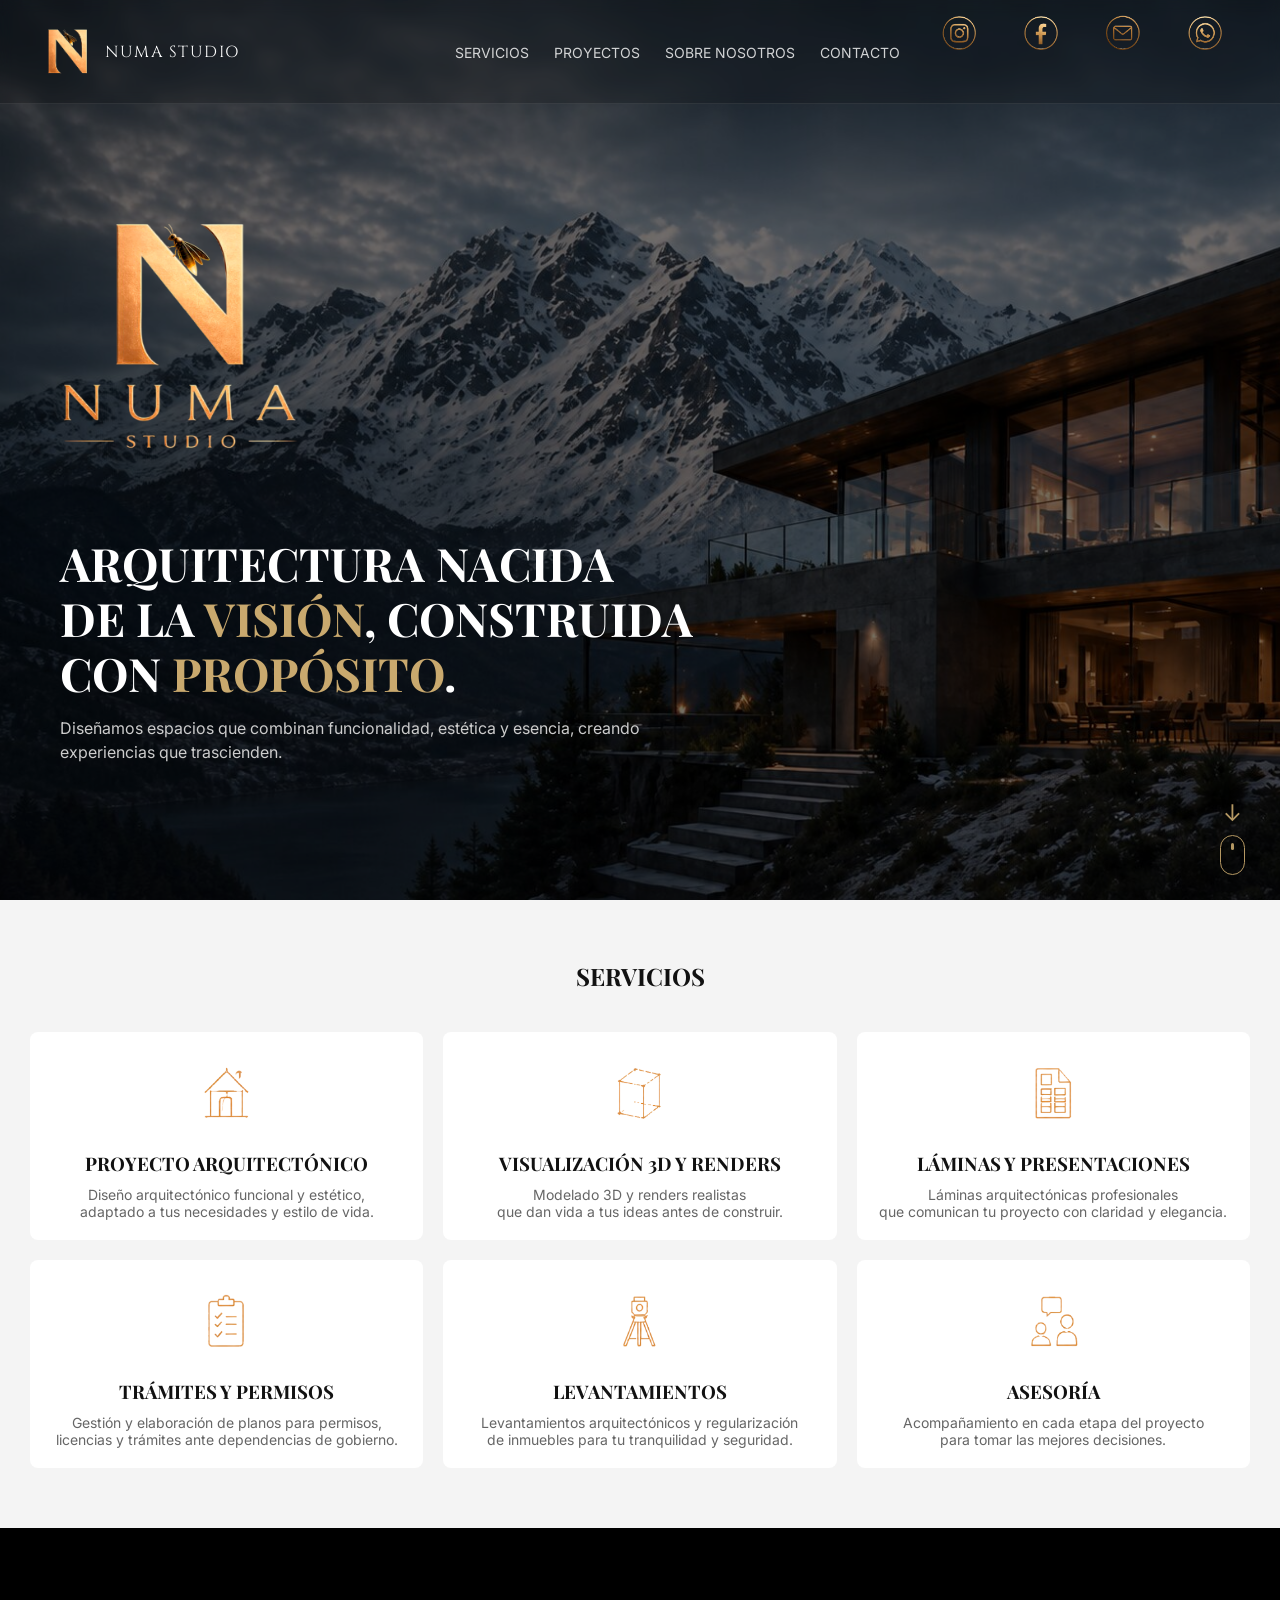
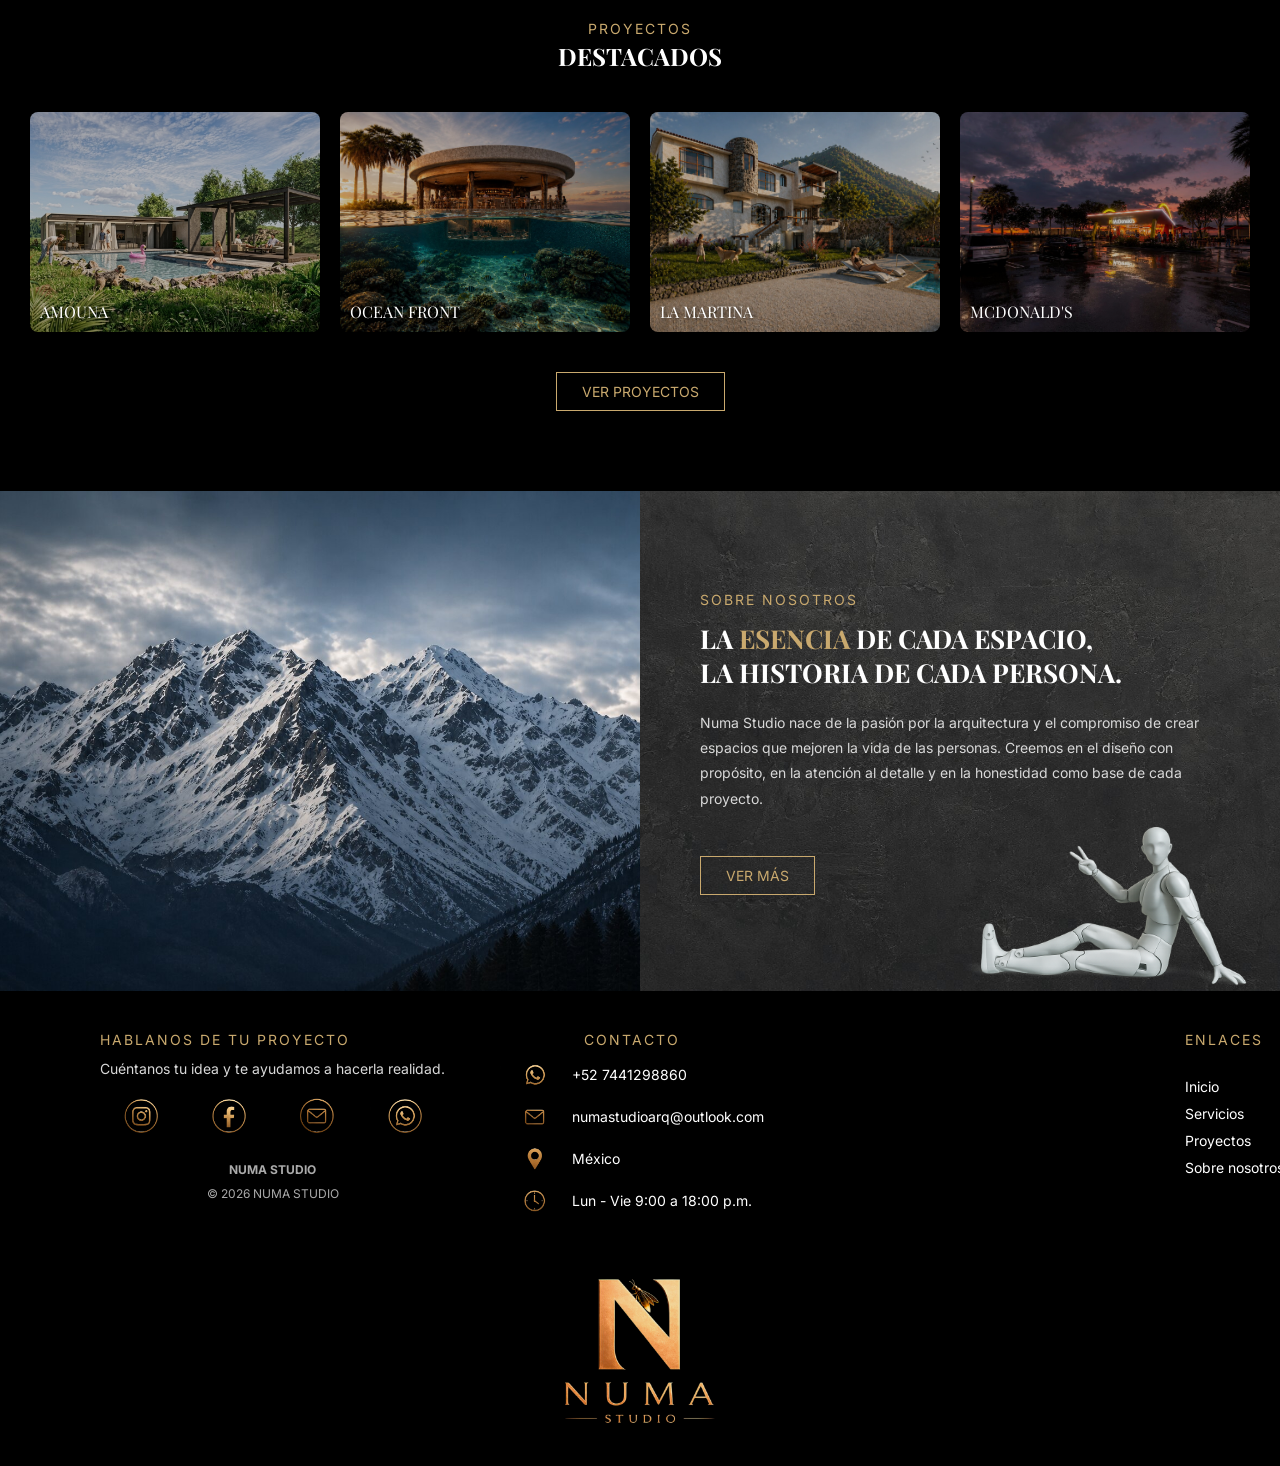
==== index.html @ 0325a4a2 "Resize logo dimensions in header" ====
<!DOCTYPE html>
<html lang="es">
<head>
<meta charset="UTF-8">
<meta name="viewport" content="width=device-width, initial-scale=1.0">
<title>NUMA STUDIO</title>
<link href="https://fonts.googleapis.com/css2?family=Cinzel:wght@400;500&family=Playfair+Display:wght@400;600&family=Inter:wght@300;400&display=swap" rel="stylesheet">

<style>
*{margin:0;padding:0;box-sizing:border-box;}
body{font-family:'Inter',sans-serif;background:#0f1a21;color:white;}

/* Botón VER PROYECTOS debajo de Proyectos Destacados */
.btn-proyectos-container {
  text-align: center;
  margin-top: 40px;
}
.btn-proyectos {
  border: 1px solid #c9a96e;
  padding: 10px 25px;
  color: #c9a96e;
  font-size: 14px;
  text-decoration: none;
  display: inline-block;
  transition: 0.3s;
}
.btn-proyectos:hover {
  background: #c9a96e;
  color: #0f1a21;
}

/* HEADER */
header {
  position: absolute;
  top: 0;
  left: 0;
  width: 100%;
  display: flex;
  justify-content: space-between;
  align-items: center;
  gap: 30px;
  padding: 24px 40px;
  z-index: 10;
  background: rgba(0,0,0,0.18);
  backdrop-filter: blur(6px);
  -webkit-backdrop-filter: blur(6px);
  border-bottom: 1px solid rgba(255,255,255,0.08);
}

header .logo {
  display: flex;
  align-items: center;
  flex-shrink: 0;
}

header .logo .logo-simbolo {
  width: 55px;
  height: 55px;
  object-fit: contain;
  flex-shrink: 0;
  margin: 0 10px 0 0;
}

  
header .logo img{
  height:40px;
  width:auto;
  margin-top:12px;
}

header .logo .logo-text {
  display: inline-block;
  font-family: 'Cinzel', serif;
  font-size: 16px;
  font-weight: 400;
  letter-spacing: 1.5px;
  line-height: 1;
  color: #fff;
  white-space: nowrap;
  margin: 0;
  padding: 0;
}
  

header nav {
  display: flex;
  align-items: center;
  justify-content: flex-end;
  gap: 25px;
  position: absolute;
  top: 50%;
  right: 380px;
  transform: translateY(-50%);
  margin-left: 0;
}

nav > a{
  color:white;
  font-size:14px;
  text-decoration:none;
  opacity:.8;
}
nav > a:hover{
  opacity:1;
  color:#c9a96e;
}
header .btn{
  border:1px solid #c9a96e;
  padding:8px 15px;
  color:#c9a96e;
  font-size:13px;
  text-decoration:none;
}
header .btn:hover{background:#c9a96e;color:#0f1a21;}

/* HERO */
.hero{
  min-height:100vh;
  display:flex;
  align-items:center;
  justify-content:flex-start;
  padding:0 60px;
  position:relative;
  background:url('./images/portada.jpg') center/cover no-repeat;
}
.hero::after{
  content:"";
  position:absolute;
  inset:0;
  background:rgba(0,0,0,0.55);
}
.hero-content {
  position: relative;
  z-index: 2;
  max-width: 650px;
  margin-top: 420px;
}
.hero-logo {
  position: absolute;
  top: 210px;
  left: 50px;
  width: 260px !important;
  z-index: 5;
}

.hero-social{
  display:flex;
  align-items:center;
  gap:12px;
  position:absolute;
  top:-2px;
  right:40px;
  z-index:10;
}

.hero-social a img{
  width:70px;
  height:70px;
  object-fit:contain;
  transition:0.3s;
}
.hero-social a img:hover{
  transform:scale(1.1);
  opacity:0.8;
}
@media(max-width:768px){
  .hero-logo { width: 200px !important; top: 0px; left: 0px; }
}


@media (max-width: 768px) {
  header {
    flex-direction: column;
    align-items: center;
    gap: 18px;
    padding: 20px 15px;
  }

  header nav {
    position: static;
    transform: none;
    margin: 0;
    width: 100%;
    flex-direction: column;
    align-items: center;
    gap: 14px;
  }
}

  
.hero h1{
  font-family:'Playfair Display';
  font-size:46px;
  line-height:1.2;
  margin-bottom:15px;
}
.hero h1 span{color:#c9a96e;}
.hero p{
  color:#ccc;
  font-size:16px;
  line-height:1.5;
  margin-bottom:20px;
}
.buttons a{
  margin-right:10px;
  border:1px solid #c9a96e;
  padding:10px 18px;
  color:#c9a96e;
  font-size:12px;
  text-decoration:none;
}
.buttons a:hover{ background:#c9a96e;color:#0f1a21;}

/* SERVICIOS */
.services{
  background:#f4f4f4;
  color:#111;
  padding:60px 30px;
  text-align:center;
}
.services h2{
  font-family:'Playfair Display';
  margin-bottom:40px;
  font-size:24px;
}
.grid-services{
  display:grid;
  grid-template-columns:repeat(3,1fr);
  gap:20px;
}
.card{
  background:white;
  padding:20px;
  border-radius:8px;
  text-align:center;
  transition:0.3s;
}
.card:hover{transform:translateY(-5px);box-shadow:0 5px 15px rgba(0,0,0,0.2);}
.card img{ width:85px; height:85px; object-fit:contain; margin-bottom:10px; }
.card h3{font-family:'Playfair Display';margin-bottom:10px;}
.card p{font-size:14px;color:#666;}

/* PROYECTOS DESTACADOS */
.projects{
  padding:80px 30px 80px 30px;
  background:#000000;
}
.projects h2{
  text-align:center;
  margin-bottom:40px;
  font-family:'Playfair Display';
  font-size:24px;
}
.grid-projects{
  display:grid;
  grid-template-columns:repeat(4,1fr);
  gap:20px;
}
.project{
  height:220px;
  background-size:cover;
  background-position:center;
  display:flex;
  align-items:end;
  justify-content:center;
  color:white;
  font-family:'Playfair Display';
  font-size:16px;
  padding:10px;
  background-color:rgba(0,0,0,0.25);
  background-blend-mode:darken;
  transition:0.3s;
  position:relative;
  overflow:hidden;
  border-radius:8px;
}
.project:hover{ transform:scale(1.05); box-shadow:0 10px 20px rgba(0,0,0,0.3); }
.project-title{
  position:absolute;
  bottom:10px;
  left:10px;
  font-family:'Playfair Display';
  font-size:16px;
  color:white;
  text-shadow:1px 1px 4px rgba(0,0,0,0.7);
}

/* SOBRE NOSOTROS */
.about{
  display:grid;
  grid-template-columns:1fr 1fr;
  min-height:500px;
  margin-top:0;
}
.about-img{
  overflow:hidden;
}
.about-img img{
  width:100%;
  height:100%;
  object-fit:cover;
  display:block;
}
.about-text{
  background: url('./images/fondo-gris.jpg') center center / cover no-repeat;
  padding:60px;
  color:#ffffff;
  display:flex;
  flex-direction:column;
  justify-content:center;
  position:relative;
}
.about .subtitle{
  color:#c9a96e;
  font-size:14px;
  letter-spacing:2px;
  margin-bottom:10px;
  font-family:'Inter',sans-serif;
  font-weight:400;
}
.about h2{
  font-family:'Playfair Display';
  font-size:26px;
  margin-bottom:20px;
  line-height:1.3;
}
.about h2 span{ color:#c9a96e; }
.about p{
  font-size:14px;
  color:#d8d8d8;
  margin-bottom:20px;
  line-height:1.8;
}
.about-text .firma img{
  width:220px;
  height:auto;
}

/* FOOTER */
footer{
  background:#000000;
  padding:40px;
  display:flex;
  justify-content:space-between;
  align-items:flex-start;
  flex-wrap:wrap;
  color:#aaa;
  font-size:12px;
}
footer .social{
  display:flex;
  align-items:center;
  gap:18px;
}
footer .social a img{
  width:70px;
  height:70px;
  object-fit:contain;
  transition:0.3s;
}
footer .social a img:hover{
  transform:scale(1.1);
  opacity:0.8;
}
footer .social a:hover{color:#c9a96e;}
footer .firma{ display:none; }
.contactos-extra{
  display:flex;
  flex-direction:column;
  align-items:center;
  gap:0px;
  margin:auto;
  transform:translateX(-230px);
}
.contactos-extra h3{
  color:#c9a96e;
  font-size:14px;
  letter-spacing:2px;
  font-family:'Inter',sans-serif;
  font-weight:400;
  margin-bottom:20px;
}
.contactos-extra img{
  width:70px;
  height:70px;
  object-fit:contain;
}
.contacto-item{
  display:flex;
  align-items:center;
  gap:2px;
  width:100%;
  margin-top:-28px;
  line-height:0.9;
}
.contacto-item img{
  width:70px;
  height:70px;
  object-fit:contain;
  flex-shrink:0;
}
.contacto-item span{
  color:#ffffff;
  font-size:14px;
  font-family:'Inter',sans-serif;
}

/* RESPONSIVE */
@media(max-width:768px){
  header{flex-direction:column;}
  nav{flex-direction:column;align-items:center;}
  .hero{padding:20px;text-align:center;}
  .hero h1{font-size:28px;}
  .about{grid-template-columns:1fr;}
  .about-text{padding:30px;}
  .grid-projects{grid-template-columns:1fr;}
  .project{height:180px;}
  .grid-services{grid-template-columns:1fr;}
}

.titulo-proyectos {
  color:#c9a96e;
  font-size:14px;
  letter-spacing:2px;
  font-family:'Inter',sans-serif;
  font-weight:400;
}
.social-container{
  display:flex;
  flex-direction:column;
  align-items:center;
  transform:translateX(60px);
}
.footer-texto{
  margin-top:10px;
  text-align:center;
  width:100%;
  display:flex;
  flex-direction:column;
  align-items:center;
  justify-content:center;
  line-height:1;
}
.footer-contacto-texto p{
  color:#d8d8d8;
  font-size:14px;
  font-family:'Inter',sans-serif;
  line-height:1.8;
}
.footer-contacto-texto h2{
  font-family:'Inter',sans-serif;
  font-size:14px;
  color:#c9a96e;
  margin-bottom:8px;
  letter-spacing:2px;
  font-weight:400;
}
.footer-logo{
  width:100%;
  display:flex;
  justify-content:center;
  margin-top:40px;
}
.footer-logo img{
  width:320px;
  max-width:100%;
  height:auto;
  opacity:0.95;
}
.enlaces-footer{
  display:flex;
  flex-direction:column;
  align-items:flex-start;
  gap:10px;
  align-self:flex-start;
  margin-top:0;
  transform:translateX(800px);
}
.enlaces-footer h3{
  color:#c9a96e;
  font-size:14px;
  letter-spacing:2px;
  font-family:'Inter',sans-serif;
  font-weight:400;
  margin-bottom:20px;
}
.enlaces-footer a{
  color:#ffffff;
  text-decoration:none;
  font-size:14px;
  font-family:'Inter',sans-serif;
  transition:0.3s;
}
.enlaces-footer a:hover{
  color:#c9a96e;
}
.muneco-about{
  position:absolute;
  right:20px;
  bottom:0;
  width:260px;
  height:auto;
  pointer-events:none;
}
.about-text{
  position: relative;
}
.muneco-about{
  position:absolute;
  right:20px;
  bottom:0;
  width:340px;
  height:auto;
  pointer-events:none;
}

/* Contorno del ratón */
.scroll-mouse {
  width: 25px;
  height: 40px;
  border: 1.5px solid currentColor;
  border-radius: 15px;

  display: flex;
  justify-content: center;
  padding-top: 7px;
}

/* Rueda interior */
.scroll-wheel {
  width: 3px;
  height: 7px;
  border-radius: 3px;
  background: currentColor;

  animation: wheelMove 1.5s ease-in-out infinite;
}

/* Flecha hacia abajo */
.scroll-arrow {
  font-size: 22px;
  line-height: 1;

  animation: arrowMove 1.5s ease-in-out infinite;
}

/* Animación suave del conjunto */
@keyframes scrollFloat {
  0%, 100% { transform: translateY(0); }
  50% { transform: translateY(5px); }
}

/* Movimiento de la rueda */
@keyframes wheelMove {
  0% {
    opacity: 0;
    transform: translateY(0);
  }
  30% { opacity: 1; }
  100% {
    opacity: 0;
    transform: translateY(10px);
  }
}

/* Movimiento de la flecha */
@keyframes arrowMove {
  0%, 100% {
    transform: translateY(0);
    opacity: 0.6;
  }
  50% {
    transform: translateY(4px);
    opacity: 1;
  }
}

/* Ajustes para teléfonos */
@media (max-width: 768px) {
  .scroll-indicator {
    right: 18px;
    bottom: 18px;
  }

  .scroll-mouse {
    width: 22px;
    height: 35px;
  }
}

/* Respetar la preferencia de movimiento reducido */
@media (prefers-reduced-motion: reduce) {
  .scroll-indicator,
  .scroll-wheel,
  .scroll-arrow {
    animation: none;
  }
}


/* =========================================
   ANIMACIÓN DE ENTRADA — NUMA STUDIO
   ========================================= */

/* 1. Menú completo: entra desde arriba */
html.intro-pending header {
  animation: numaDesdeArriba
    0.85s cubic-bezier(.22, .75, .25, 1) both;
  animation-delay: 0.08s;
}

/* 2. Logotipo principal: entra desde la izquierda */
html.intro-pending .hero-logo {
  animation: numaDesdeIzquierda
    0.85s cubic-bezier(.22, .75, .25, 1) both;
  animation-delay: 0.30s;
}

  
/* Iconos sociales: entran desde arriba con el menú */
html.intro-pending .hero-social {
  animation: numaDesdeArriba
    0.85s cubic-bezier(.22, .75, .25, 1) both;
  animation-delay: 0.08s;
}


/* 3. Eslogan: entra después del logotipo */
html.intro-pending .hero h1 {
  animation: numaDesdeIzquierda
    0.85s cubic-bezier(.22, .75, .25, 1) both;
  animation-delay: 0.50s;
}

/* 4. Texto descriptivo: entra después del eslogan */
html.intro-pending .hero p {
  animation: numaDesdeIzquierda
    0.85s cubic-bezier(.22, .75, .25, 1) both;
  animation-delay: 0.68s;
}

/* 5. Indicador del ratón: entra desde la derecha */
html.intro-pending .scroll-indicator {
  animation:
    numaDesdeDerecha 0.85s cubic-bezier(.22, .75, .25, 1) both,
    scrollFloat 2s ease-in-out 1.8s infinite;
  animation-delay: 0.85s, 1.8s;
}

/* Entrada desde arriba */
@keyframes numaDesdeArriba {
  from {
    opacity: 0;
    transform: translateY(-32px);
    filter: brightness(1.25);
  }

  65% {
    opacity: 1;
  }

  to {
    opacity: 1;
    transform: translateY(0);
    filter: brightness(1);
  }
}

/* Entrada desde la izquierda */
@keyframes numaDesdeIzquierda {
  from {
    opacity: 0;
    transform: translateX(-35px);
    filter: brightness(1.2);
  }

  65% {
    opacity: 1;
  }

  to {
    opacity: 1;
    transform: translateX(0);
    filter: brightness(1);
  }
}

/* Entrada desde la derecha */
@keyframes numaDesdeDerecha {
  from {
    opacity: 0;
    transform: translateX(30px);
  }

  to {
    opacity: 0.9;
    transform: translateX(0);
  }
}

/* Accesibilidad: respetar movimiento reducido */
@media (prefers-reduced-motion: reduce) {
  html.intro-pending header,
  html.intro-pending .hero-logo,
  html.intro-pending .hero h1,
  html.intro-pending .hero p,
  html.intro-pending .scroll-indicator {
    animation: none !important;
    opacity: 1;
    transform: none;
    filter: none;
  }
}

  
/* NAVEGACIÓN VERTICAL NUMA STUDIO */
.scroll-indicator {
  position: fixed;
  right: 30px;
  bottom: 25px;
  z-index: 9999;

  display: flex;
  flex-direction: column;
  align-items: center;
  gap: 7px;

  color: #c9a96e;
  opacity: 0.9;
  animation: scrollFloat 2s ease-in-out infinite;
}

.scroll-control {
  display: none;
  border: none;
  background: transparent;
  color: inherit;
  font-family: inherit;
  font-size: 23px;
  line-height: 1;
  padding: 3px 8px;
  cursor: pointer;
  transition: color 0.3s, transform 0.3s;
}

.scroll-control:hover {
  color: #ffffff;
  transform: scale(1.15);
}

.scroll-indicator.en-portada #scrollDown,
.scroll-indicator.en-medio #scrollUp,
.scroll-indicator.en-medio #scrollDown,
.scroll-indicator.al-final #scrollUp {
  display: block;
}

.scroll-mouse {
  width: 25px;
  height: 40px;
  border: 1.5px solid currentColor;
  border-radius: 15px;
  display: flex;
  justify-content: center;
  padding-top: 7px;
}

.scroll-wheel {
  width: 3px;
  height: 7px;
  border-radius: 3px;
  background: currentColor;
  animation: wheelMove 1.5s ease-in-out infinite;
}

@keyframes scrollFloat {
  0%, 100% { transform: translateY(0); }
  50% { transform: translateY(4px); }
}

@keyframes wheelMove {
  0% { opacity: 0; transform: translateY(0); }
  30% { opacity: 1; }
  100% { opacity: 0; transform: translateY(10px); }
}

@media (max-width: 768px) {
  .scroll-indicator {
    right: 18px;
    bottom: 18px;
  }
  .scroll-mouse {
    width: 22px;
    height: 35px;
  }
}

@media (prefers-reduced-motion: reduce) {
  .scroll-indicator,
  .scroll-wheel {
    animation: none;
  }
}


/* NAVEGACIÓN VERTICAL NUMA STUDIO */

.scroll-indicator {
  position: fixed;
  right: 30px;
  bottom: 25px;
  z-index: 9999;

  display: flex;
  flex-direction: column;
  align-items: center;
  gap: 7px;

  color: #c9a96e;
  opacity: 0.9;

  animation: scrollFloat 2s ease-in-out infinite;
}

.scroll-control {
  display: none;
  border: none;
  background: transparent;
  color: inherit;
  font-family: inherit;
  font-size: 23px;
  line-height: 1;
  padding: 3px 8px;
  cursor: pointer;
  transition: color 0.3s, transform 0.3s;
}

.scroll-control:hover {
  color: #ffffff;
  transform: scale(1.15);
}

/* Portada: solo flecha hacia abajo */
.scroll-indicator.en-portada #scrollDown {
  display: block;
}

/* Centro: ambas flechas */
.scroll-indicator.en-medio #scrollUp,
.scroll-indicator.en-medio #scrollDown {
  display: block;
}

/* Final: solo flecha hacia arriba */
.scroll-indicator.al-final #scrollUp {
  display: block;
}

/* Contorno del ratón */
.scroll-mouse {
  width: 25px;
  height: 40px;
  border: 1.5px solid currentColor;
  border-radius: 15px;
  display: flex;
  justify-content: center;
  padding-top: 7px;
}

/* Rueda animada */
.scroll-wheel {
  width: 3px;
  height: 7px;
  border-radius: 3px;
  background: currentColor;
  animation: wheelMove 1.5s ease-in-out infinite;
}

/* Movimiento del conjunto */
@keyframes scrollFloat {
  0%, 100% {
    transform: translateY(0);
  }
  50% {
    transform: translateY(4px);
  }
}

/* Movimiento de la rueda */
@keyframes wheelMove {
  0% {
    opacity: 0;
    transform: translateY(0);
  }
  30% {
    opacity: 1;
  }
  100% {
    opacity: 0;
    transform: translateY(10px);
  }
}

/* Teléfonos */
@media (max-width: 768px) {
  .scroll-indicator {
    right: 18px;
    bottom: 18px;
  }

  .scroll-mouse {
    width: 22px;
    height: 35px;
  }
}

/* Accesibilidad */
@media (prefers-reduced-motion: reduce) {
  .scroll-indicator,
  .scroll-wheel {
    animation: none;
  }
}


/* VISIBILIDAD DEL RATÓN DE NAVEGACIÓN */
#scrollIndicator {
  position: fixed;
  right: 30px;
  bottom: 25px;
  z-index: 99999;
  visibility: visible;
  pointer-events: auto;
}

#scrollIndicator .scroll-mouse {
  flex-shrink: 0;
}

#scrollIndicator .scroll-control {
  color: #c9a96e;
}

#scrollIndicator .scroll-control:hover {
  color: #ffffff;
}

@media (max-width: 768px) {
  #scrollIndicator {
    right: 18px;
    bottom: 18px;
  }
}

  
</style>

<!-- Favicon NUMA STUDIO -->
<link rel="icon" type="image/x-icon" href="./images/favicon.ico">
<link rel="icon" type="image/png" sizes="32x32" href="./images/favicon-32x32.png">
<link rel="icon" type="image/png" sizes="16x16" href="./images/favicon-16x16.png">
<link rel="apple-touch-icon" sizes="180x180" href="./images/apple-touch-icon.png">
<link rel="manifest" href="./images/site.webmanifest">



<script>
(function () {
  try {
    const esPaginaInicio =
      window.location.pathname.endsWith("/") ||
      window.location.pathname.endsWith("/index.html");

    if (!esPaginaInicio) return;

    const clave = "numaIntroVisto";
    const navegacion = performance.getEntriesByType("navigation")[0];

    /* Repetir la animación al recargar la página */
    if (
      navegacion &&
      navegacion.type === "reload"
    ) {
      sessionStorage.removeItem(clave);
    }

    /* Animar solo si todavía no se reprodujo */
    if (!sessionStorage.getItem(clave)) {
      document.documentElement.classList.add("intro-pending");
      sessionStorage.setItem(clave, "1");
    }
  } catch (error) {
    /* La página seguirá funcionando aunque
       el navegador bloquee sessionStorage. */
  }
})();
</script>


  
</head>
<body>

<header>
 
<div class="logo">
  <img src="./images/logo-simbolo.png" alt="" class="logo-simbolo">
  <span class="logo-text">NUMA STUDIO</span>
</div>

 <nav>
  <a href="#servicios">SERVICIOS</a>
  <a href="#proyectos">PROYECTOS</a>
  <a href="#sobre-nosotros">SOBRE NOSOTROS</a>
  <a href="#contacto">CONTACTO</a>
</nav>
</header>


<!-- RATÓN DE NAVEGACIÓN NUMA STUDIO -->
<div class="scroll-indicator en-portada" id="scrollIndicator">

  <button
    class="scroll-control"
    id="scrollUp"
    type="button"
    aria-label="Subir al inicio"
    title="Subir">
    ↑
  </button>

  <button
    class="scroll-control"
    id="scrollDown"
    type="button"
    aria-label="Bajar por la página"
    title="Bajar">
    ↓
  </button>

  <div class="scroll-mouse" aria-hidden="true">
    <div class="scroll-wheel"></div>
  </div>

</div>

<section class="hero">
  <img src="./images/logo.png" class="hero-logo" alt="logo">
  <div class="hero-social">

  <a href="https://www.instagram.com/numastudioarq/" target="_blank">
    <img src="./images/instagram.png" alt="Instagram">
  </a>

  <a href="https://www.facebook.com/numastudioarq/" target="_blank">
    <img src="./images/facebook.png" alt="Facebook">
  </a>

  <a href="mailto:numastudioarq@outlook.com">
    <img src="./images/correo.png" alt="Correo">
  </a>

  <a href="https://wa.me/527441298860" target="_blank">
    <img src="./images/whatsapp.png" alt="WhatsApp">
  </a>

</div>
<div class="hero-content">
    <h1>ARQUITECTURA NACIDA<br>DE LA <span>VISIÓN</span>, CONSTRUIDA<br>CON <span>PROPÓSITO</span>.</h1>
    <p>Diseñamos espacios que combinan funcionalidad, estética y esencia, creando experiencias que trascienden.</p>
</div>
</section>

<section id="servicios" class="services">
  <h2>SERVICIOS</h2>
  <div class="grid-services">
    <div class="card">
      <img src="./images/proyecto-arquitectónico.png" alt="Proyecto Arquitectónico" class="icon">
      <h3>PROYECTO ARQUITECTÓNICO</h3>
      <p>Diseño arquitectónico funcional y estético,<br>adaptado a tus necesidades y estilo de vida.</p>
    </div>

    <div class="card">
      <img src="./images/visualización-3d-y-renders.png" alt="Visualización 3D y Renders" class="icon">
      <h3>VISUALIZACIÓN 3D Y RENDERS</h3>
      <p>Modelado 3D y renders realistas<br>que dan vida a tus ideas antes de construir.</p>
    </div>

    <div class="card">
      <img src="./images/láminas-y-presentaciones.png" alt="Láminas y Presentaciones" class="icon">
      <h3>LÁMINAS Y PRESENTACIONES</h3>
      <p>Láminas arquitectónicas profesionales<br>que comunican tu proyecto con claridad y elegancia.</p>
    </div>

    <div class="card">
      <img src="./images/tramites-y-permisos.png" alt="Trámites y Permisos" class="icon">
      <h3>TRÁMITES Y PERMISOS</h3>
      <p>Gestión y elaboración de planos para permisos,<br>licencias y trámites ante dependencias de gobierno.</p>
    </div>

    <div class="card">
      <img src="./images/levantamientos.png" alt="Levantamientos" class="icon">
      <h3>LEVANTAMIENTOS</h3>
      <p>Levantamientos arquitectónicos y regularización<br>de inmuebles para tu tranquilidad y seguridad.</p>
    </div>

    <div class="card">
      <img src="./images/asesoría.png" alt="Asesoría" class="icon">
      <h3>ASESORÍA</h3>
      <p>Acompañamiento en cada etapa del proyecto<br>para tomar las mejores decisiones.</p>
    </div>
  </div>
</section>

<section id="proyectos" class="projects">
  <h2>
    <span class="titulo-proyectos">PROYECTOS</span><br>
    DESTACADOS
  </h2>

  <div class="grid-projects">

  <div class="project" style="background-image:url('./images/amouna.jpg')">
    <div class="project-title">AMOUNA</div>
  </div>

  <div class="project" style="background-image:url('./images/ocean-front-7.jpg')">
    <div class="project-title">OCEAN FRONT</div>
  </div>

  <div class="project" style="background-image:url('./images/la-martina.jpg')">
    <div class="project-title">LA MARTINA</div>
  </div>

  <div class="project" style="background-image:url('./images/mcdonald\'s-00.jpg')">
    <div class="project-title">MCDONALD'S</div>
  </div>

</div>

<div class="btn-proyectos-container">
  <a href="proyectos.html" class="btn-proyectos">VER PROYECTOS</a>
</div>
</section>

<section id="sobre-nosotros" class="about">
  <div class="about-img">
    <img src="./images/montana.jpg" alt="Montaña">
  </div>

  <div class="about-text">
    <p class="subtitle">SOBRE NOSOTROS</p>

    <h2>
      LA <span>ESENCIA</span> DE CADA ESPACIO,<br>
      LA HISTORIA DE CADA PERSONA.
    </h2>

    <p>
      Numa Studio nace de la pasión por la arquitectura y el compromiso de crear espacios que mejoren la vida de las personas. Creemos en el diseño con propósito, en la atención al detalle y en la honestidad como base de cada proyecto.
    </p>

   
    <div class="btn-proyectos-container" style="text-align:left; margin-top:25px;">
      <a href="sobre-nosotros.html" class="btn-proyectos">VER MÁS</a>
    </div>
    <img src="./images/muneco1.png" class="muneco-about" alt="Muñeco">
  </div>
</section>

<footer id="contacto">
  <div class="social-container">
    <div class="footer-contacto-texto">
      <h2>HABLANOS DE TU PROYECTO</h2>
      <p>Cuéntanos tu idea y te ayudamos a hacerla realidad.</p>
    </div>
    <div class="social">
      <a href="https://www.instagram.com/numastudioarq/" target="_blank">
        <img src="./images/instagram.png" alt="Instagram">
      </a>

      <a href="https://www.facebook.com/numastudioarq/" target="_blank">
        <img src="./images/facebook.png" alt="Facebook">
      </a>

      <a href="mailto:numastudioarq@outlook.com">
        <img src="./images/correo.png" alt="Correo">
      </a>

      <a href="https://wa.me/527441298860" target="_blank">
        <img src="./images/whatsapp.png" alt="WhatsApp">
      </a>
    </div>

    <div class="footer-texto">
      <strong>NUMA STUDIO</strong><br>
      © 2026 NUMA STUDIO
    </div>
  </div>

  <div class="enlaces-footer">
    <h3>ENLACES</h3>
    <a href="#">Inicio</a>
    <a href="#servicios">Servicios</a>
    <a href="#proyectos">Proyectos</a>
    <a href="#sobre-nosotros">Sobre nosotros</a>
  </div>

  <div class="contactos-extra">
    <h3>CONTACTO</h3>
    <div class="contacto-item">
      <img src="./images/icono-whatsapp.png" alt="WhatsApp">
      <span>+52 7441298860</span>
    </div>

    <div class="contacto-item">
      <img src="./images/icono-correo.png" alt="Correo">
      <span>numastudioarq@outlook.com</span>
    </div>

    <div class="contacto-item">
      <img src="./images/icono-ubicación.png" alt="Ubicación">
      <span>México</span>
    </div>

    <div class="contacto-item">
      <img src="./images/icono-reloj.png" alt="Horario">
      <span>Lun - Vie 9:00 a 18:00 p.m.</span>
    </div>
  </div>

  <div class="footer-logo">
    <img src="./images/logo-contactos.png" alt="NUMA STUDIO">
  </div>
</footer>

<script>
  
  if (!indicator) return;

  function updateScrollIndicator() {
    const hasScrolled = window.scrollY > 100;

    indicator.style.opacity = hasScrolled ? "0" : "0.9";
    indicator.style.visibility = hasScrolled ? "hidden" : "visible";
    indicator.style.pointerEvents = hasScrolled ? "none" : "auto";
  }

  window.addEventListener("scroll", updateScrollIndicator, {
    passive: true
  });

  updateScrollIndicator();
});
</script>



<script>
(function () {
  function iniciarIndicador() {
    const indicador =
      document.getElementById("scrollIndicator");

    const subir =
      document.getElementById("scrollUp");

    const bajar =
      document.getElementById("scrollDown");

    if (!indicador || !subir || !bajar) return;

    function actualizarIndicador() {
      const posicion = window.scrollY;

      const alturaDocumento =
        document.documentElement.scrollHeight;

      const alturaVentana = window.innerHeight;

      const distanciaFinal =
        alturaDocumento - alturaVentana - posicion;

      indicador.classList.remove(
        "en-portada",
        "en-medio",
        "al-final"
      );

      if (posicion <= 30) {
        indicador.classList.add("en-portada");
      } else if (distanciaFinal <= 30) {
        indicador.classList.add("al-final");
      } else {
        indicador.classList.add("en-medio");
      }
    }

    /* Flecha hacia arriba */
    subir.addEventListener("click", function () {
      window.scrollTo({
        top: 0,
        behavior: "smooth"
      });
    });

    /* Flecha hacia abajo */
    bajar.addEventListener("click", function () {
      window.scrollTo({
        top: document.documentElement.scrollHeight,
        behavior: "smooth"
      });
    });

    window.addEventListener(
      "scroll",
      actualizarIndicador,
      { passive: true }
    );

    window.addEventListener(
      "resize",
      actualizarIndicador
    );

    actualizarIndicador();
  }

  if (document.readyState === "loading") {
    document.addEventListener(
      "DOMContentLoaded",
      iniciarIndicador
    );
  } else {
    iniciarIndicador();
  }
})();
</script>

  
</body> 
</html>
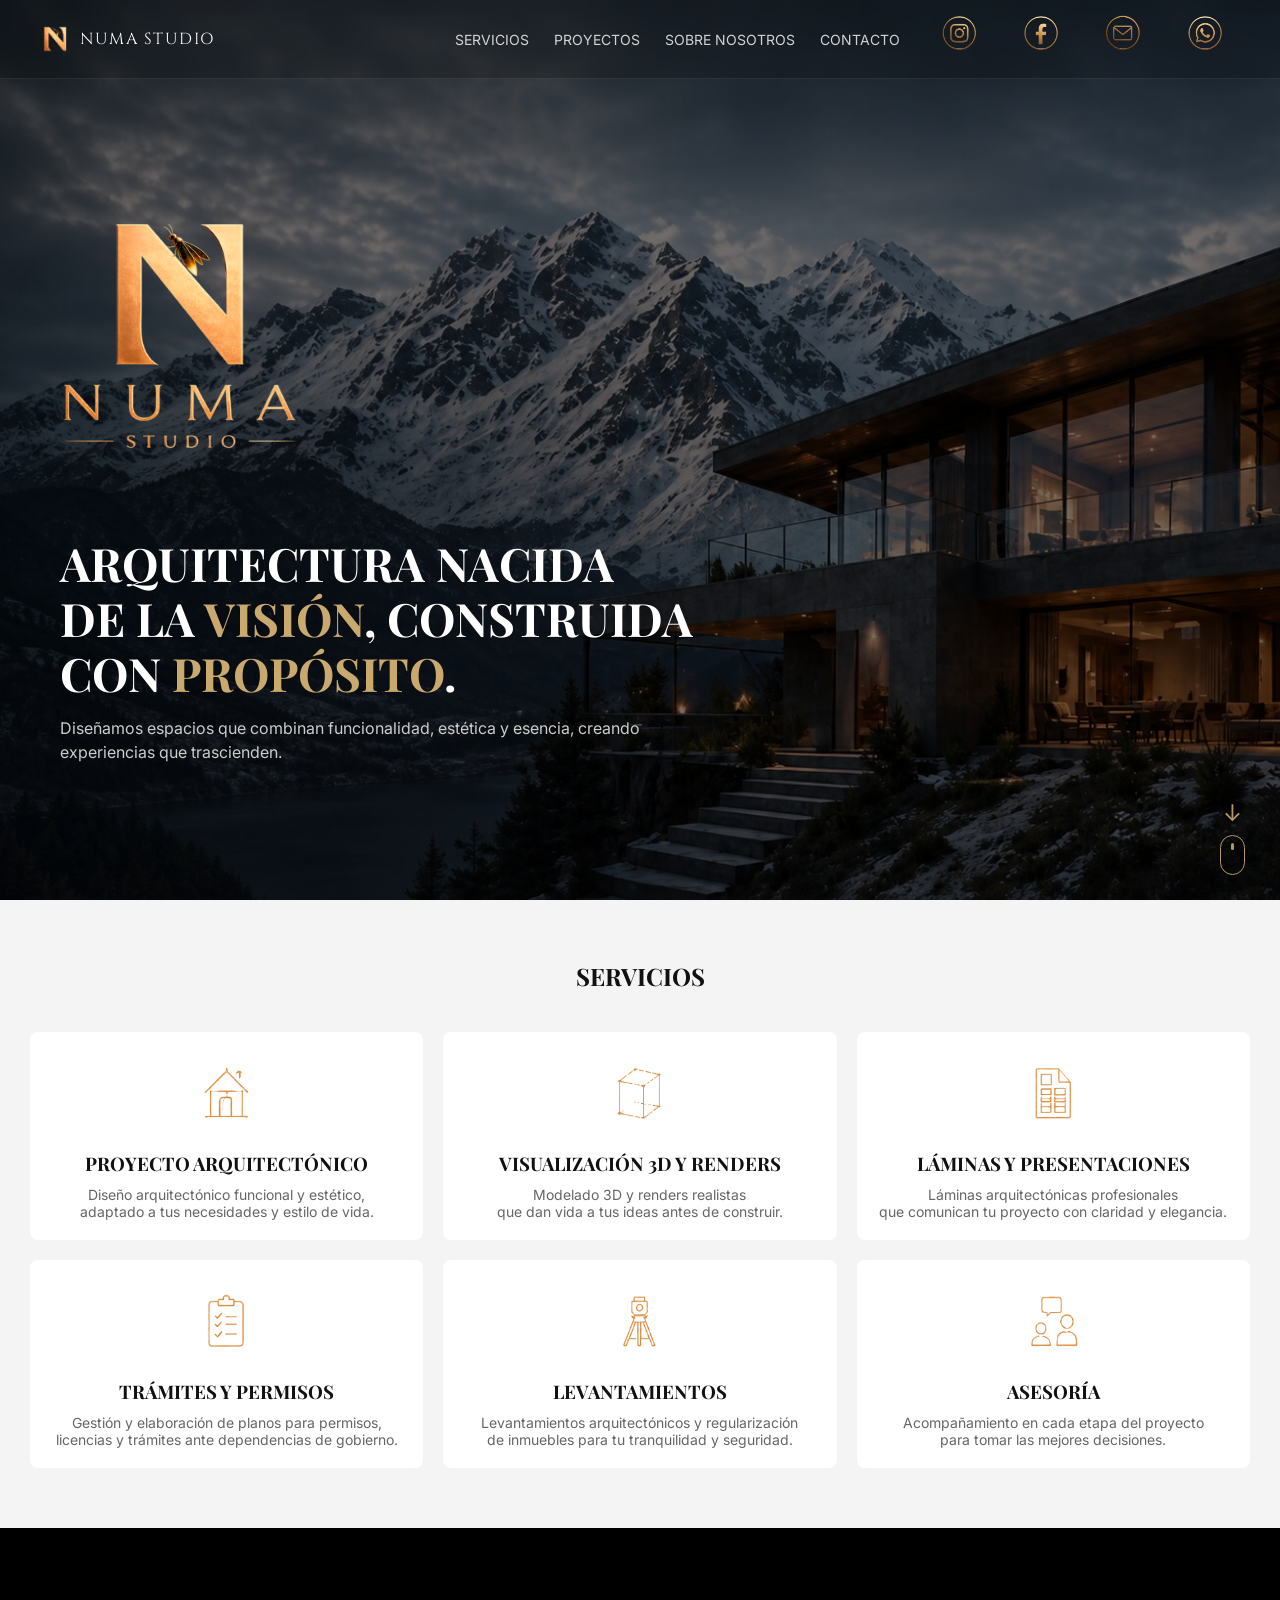
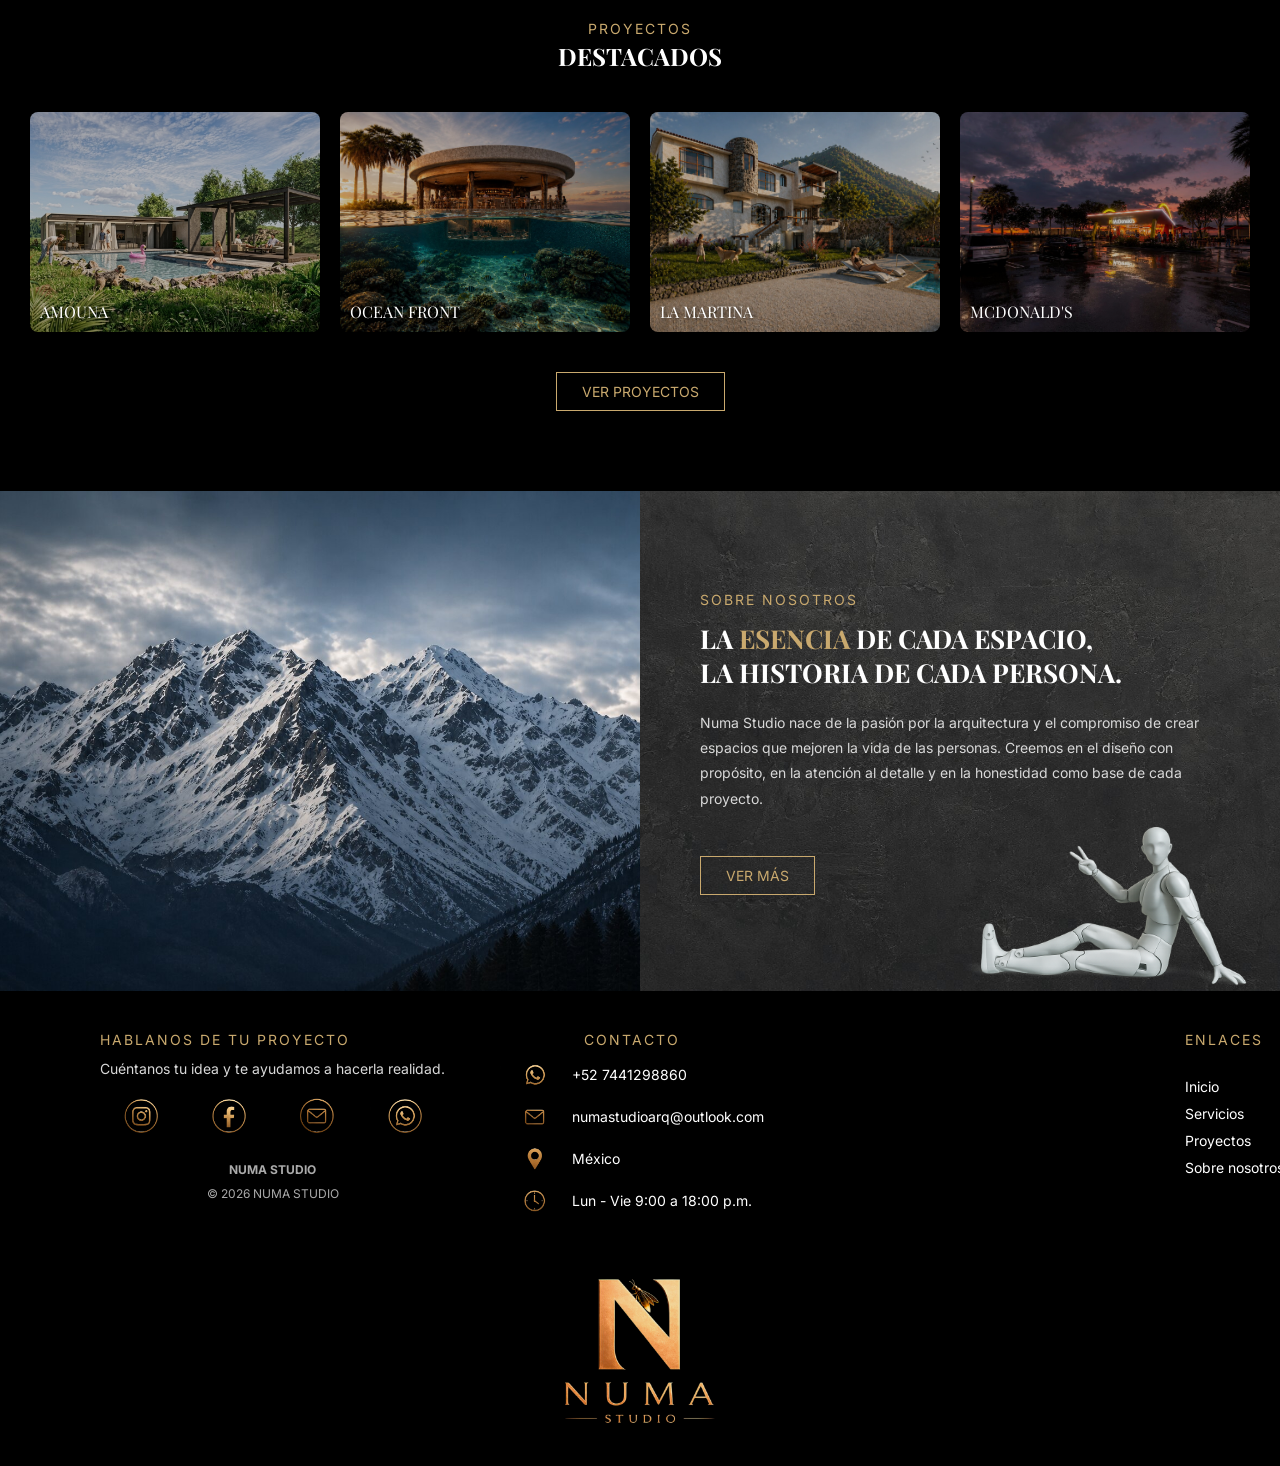
==== commit 57dfc2c0: "Resize logo dimensions in header" ====
--- a/index.html
+++ b/index.html
@@ -54,8 +54,8 @@
 }
 
 header .logo .logo-simbolo {
-  width: 55px;
-  height: 55px;
+  width: 30px;
+  height: 30px;
   object-fit: contain;
   flex-shrink: 0;
   margin: 0 10px 0 0;
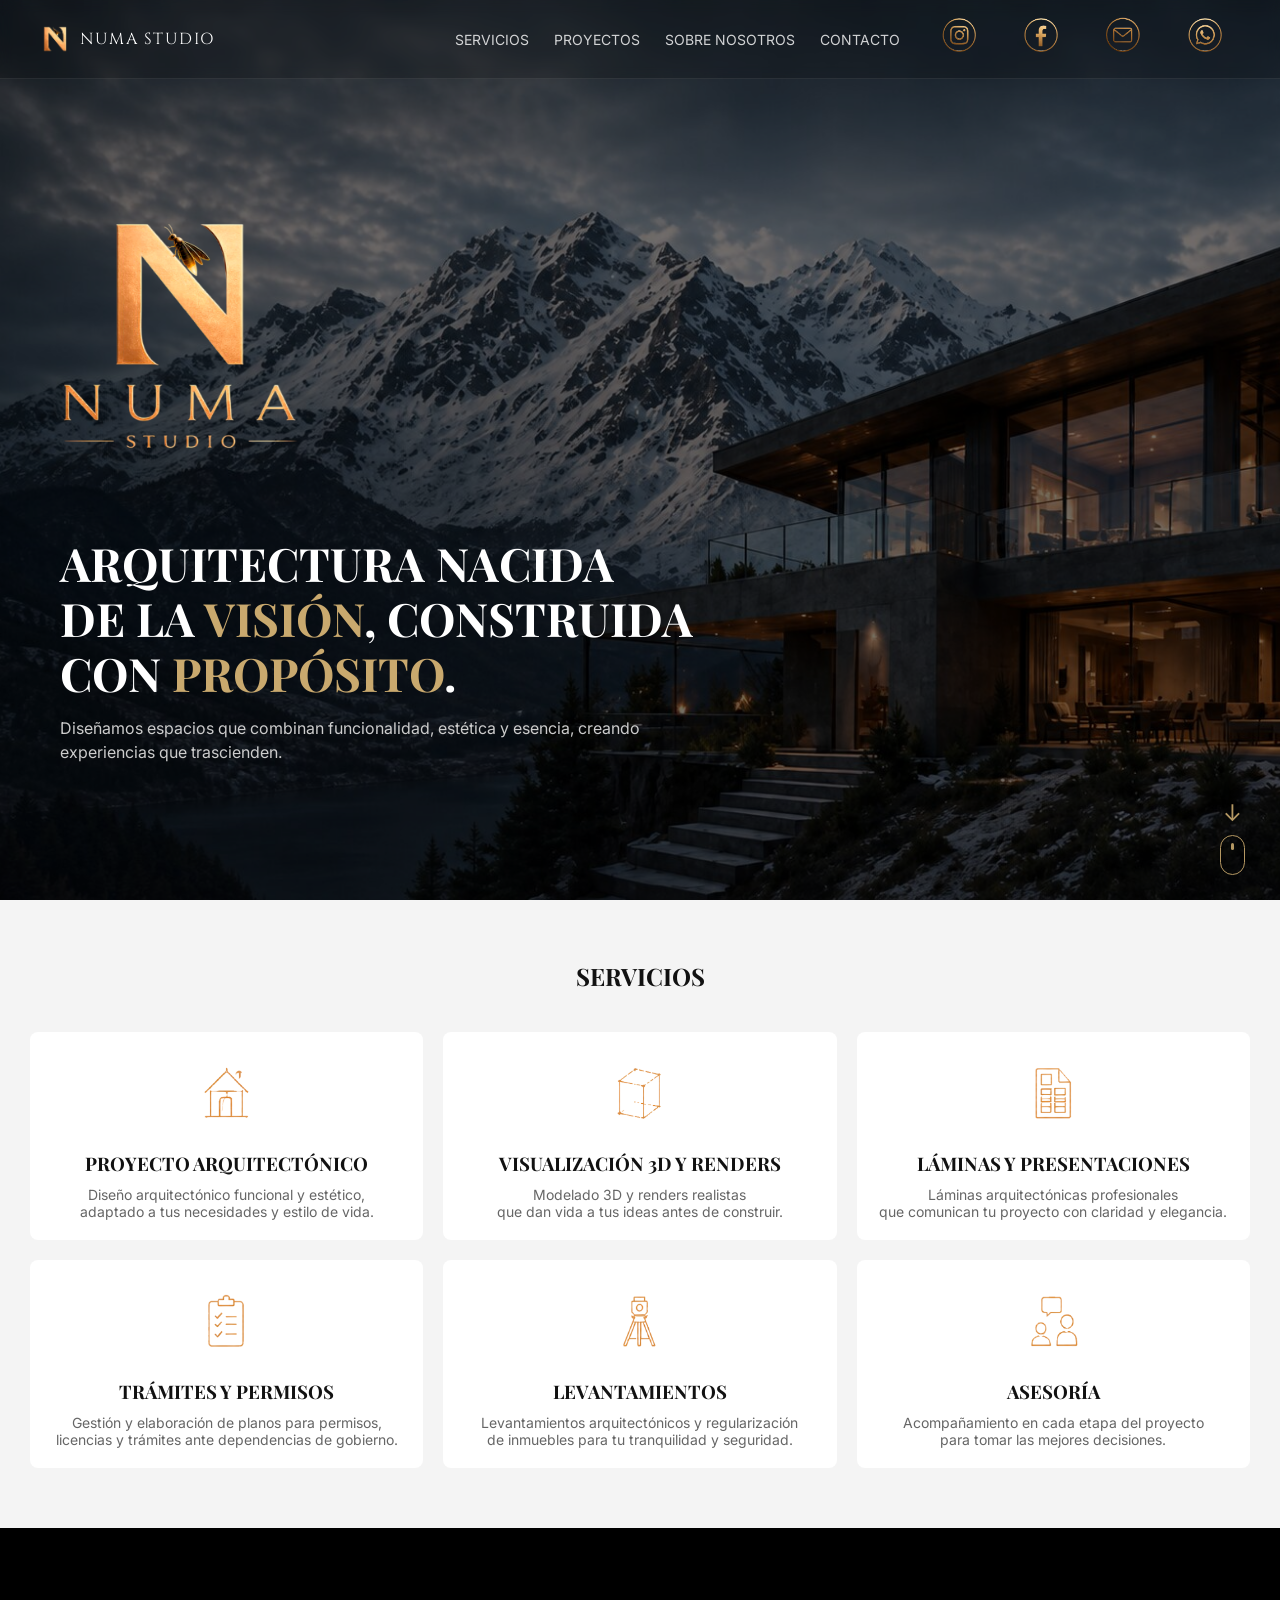
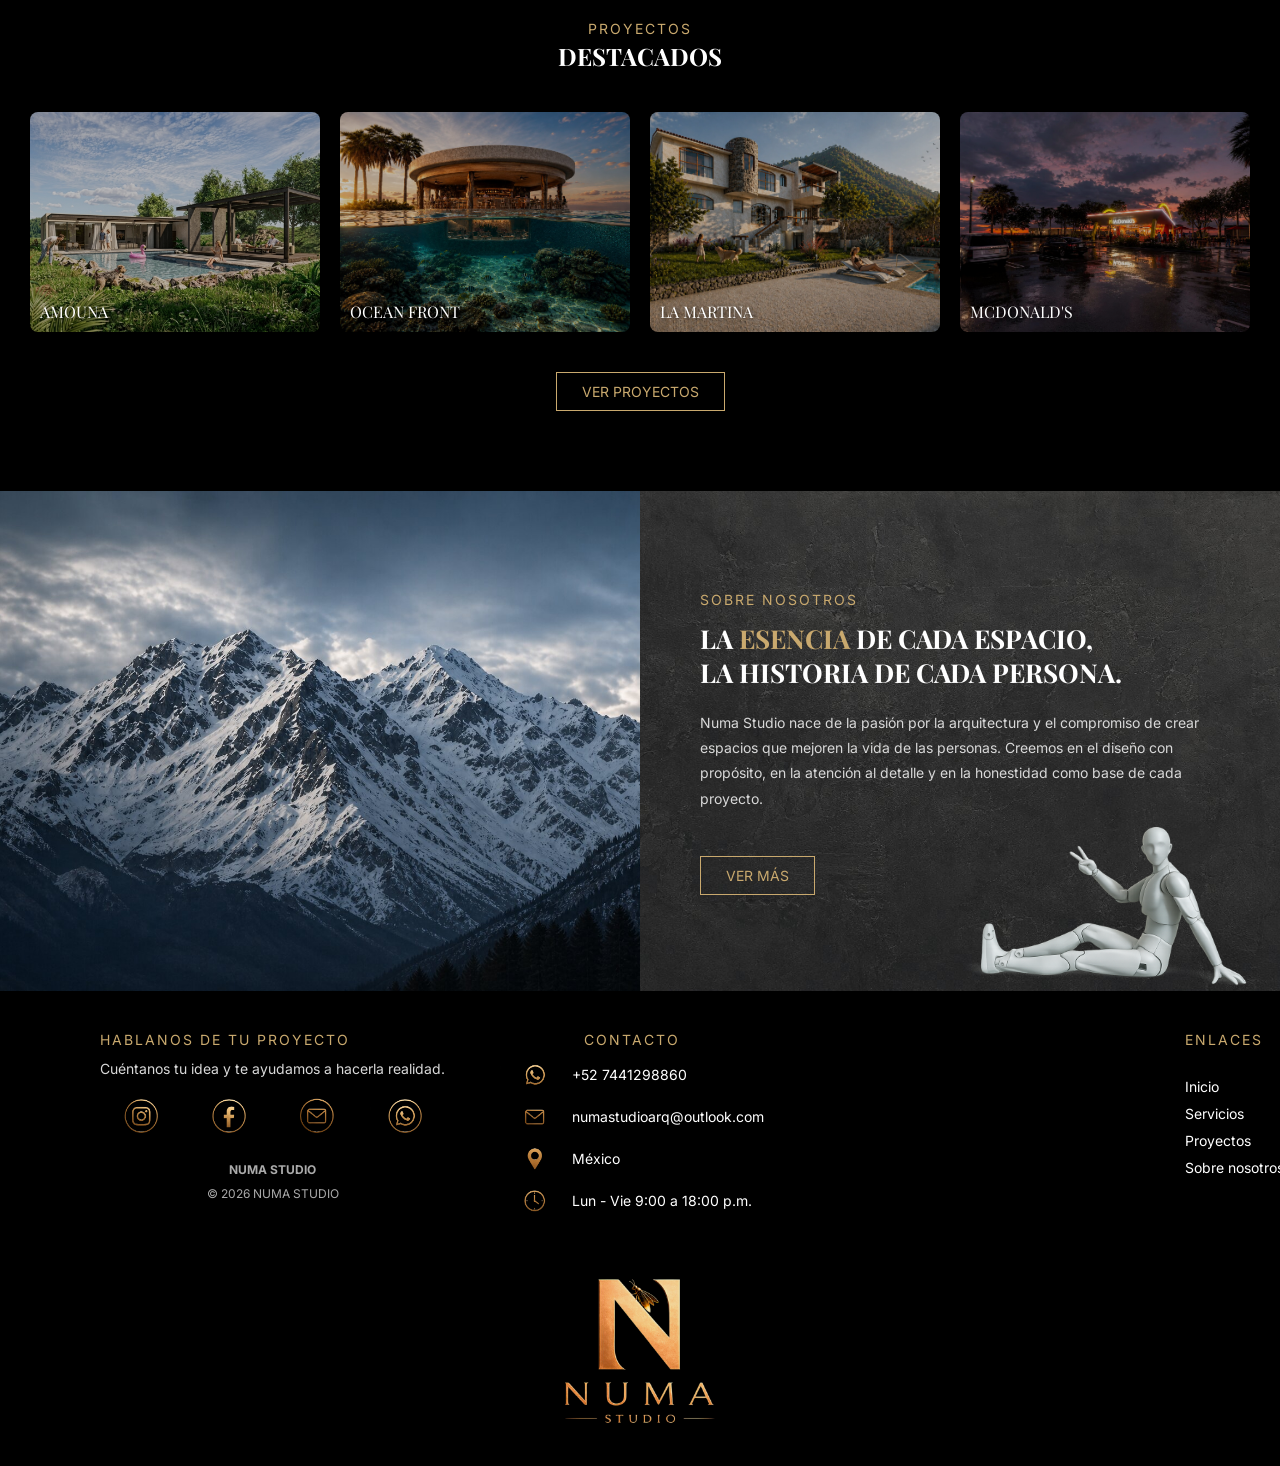
==== commit 0c95dc0f: "Adjust top position of flex container to 0px" ====
--- a/index.html
+++ b/index.html
@@ -148,7 +148,7 @@
   align-items:center;
   gap:12px;
   position:absolute;
-  top:-2px;
+  top:0px;
   right:40px;
   z-index:10;
 }
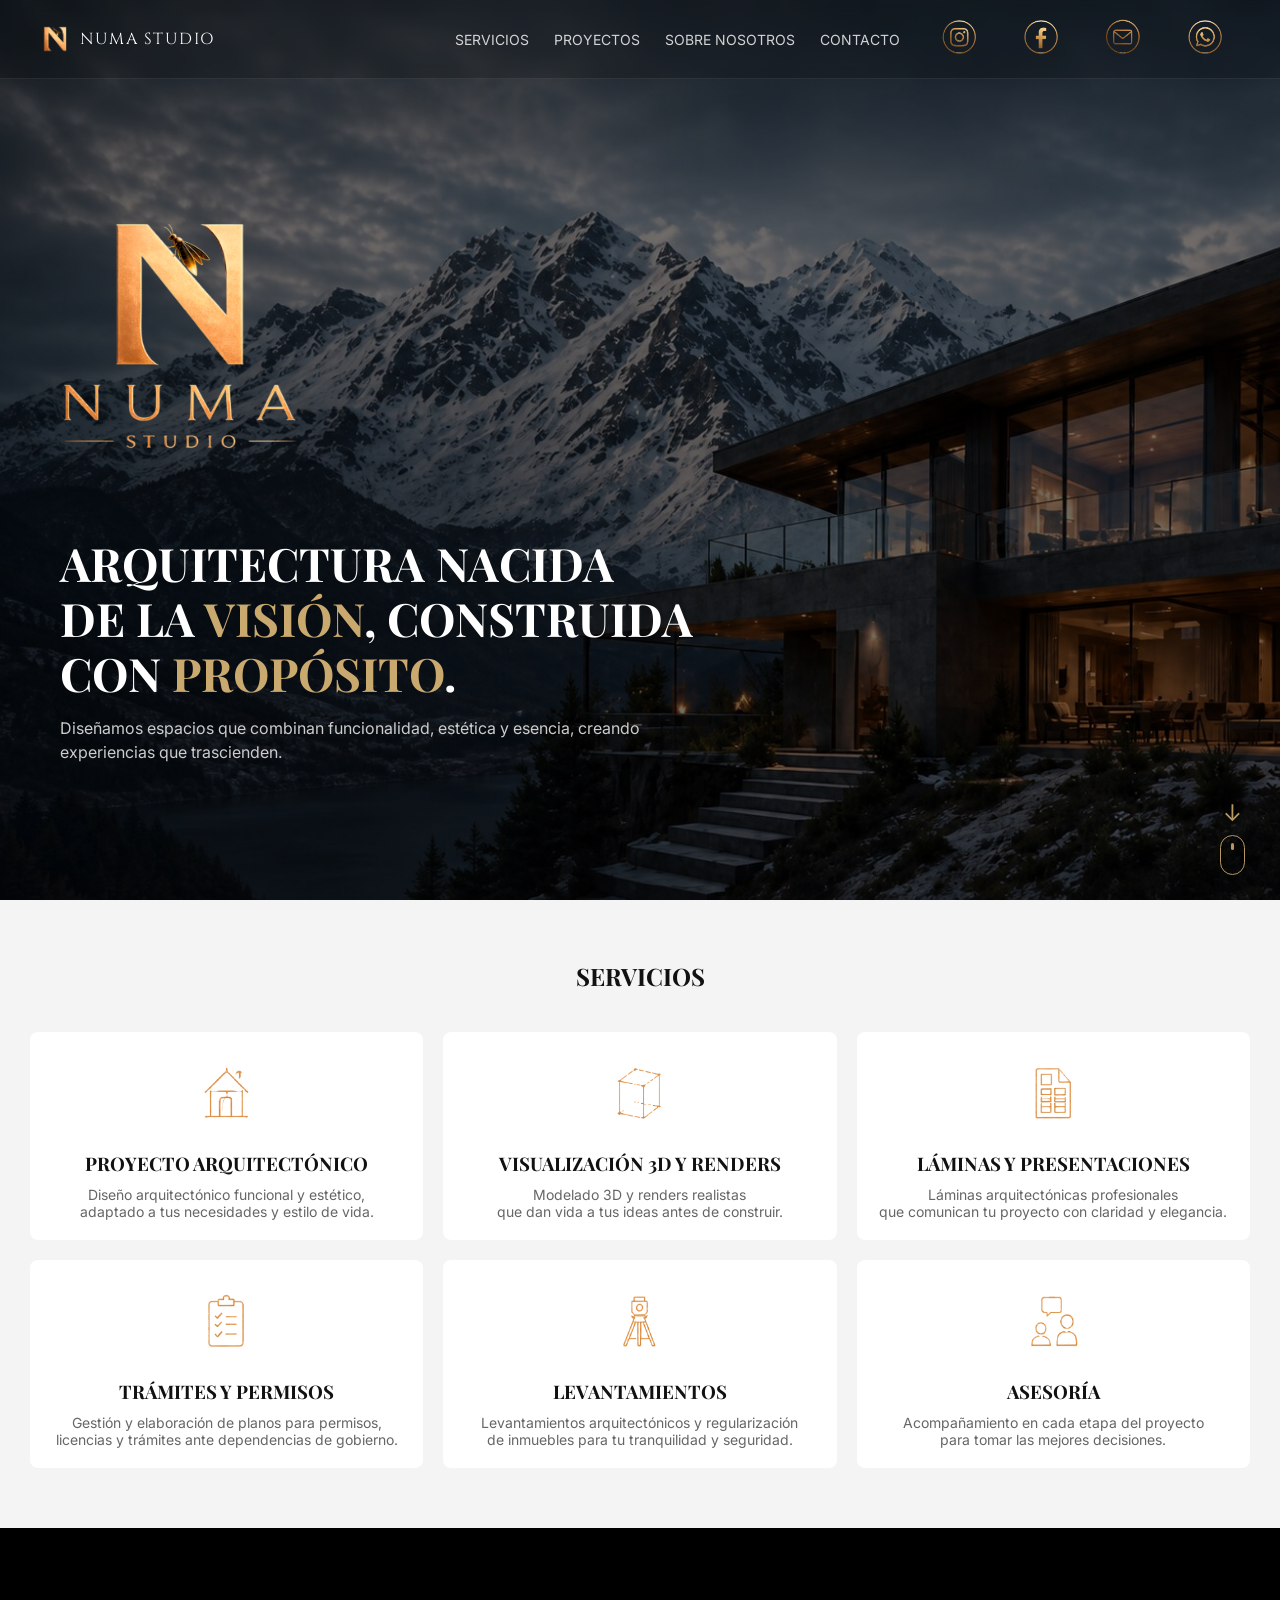
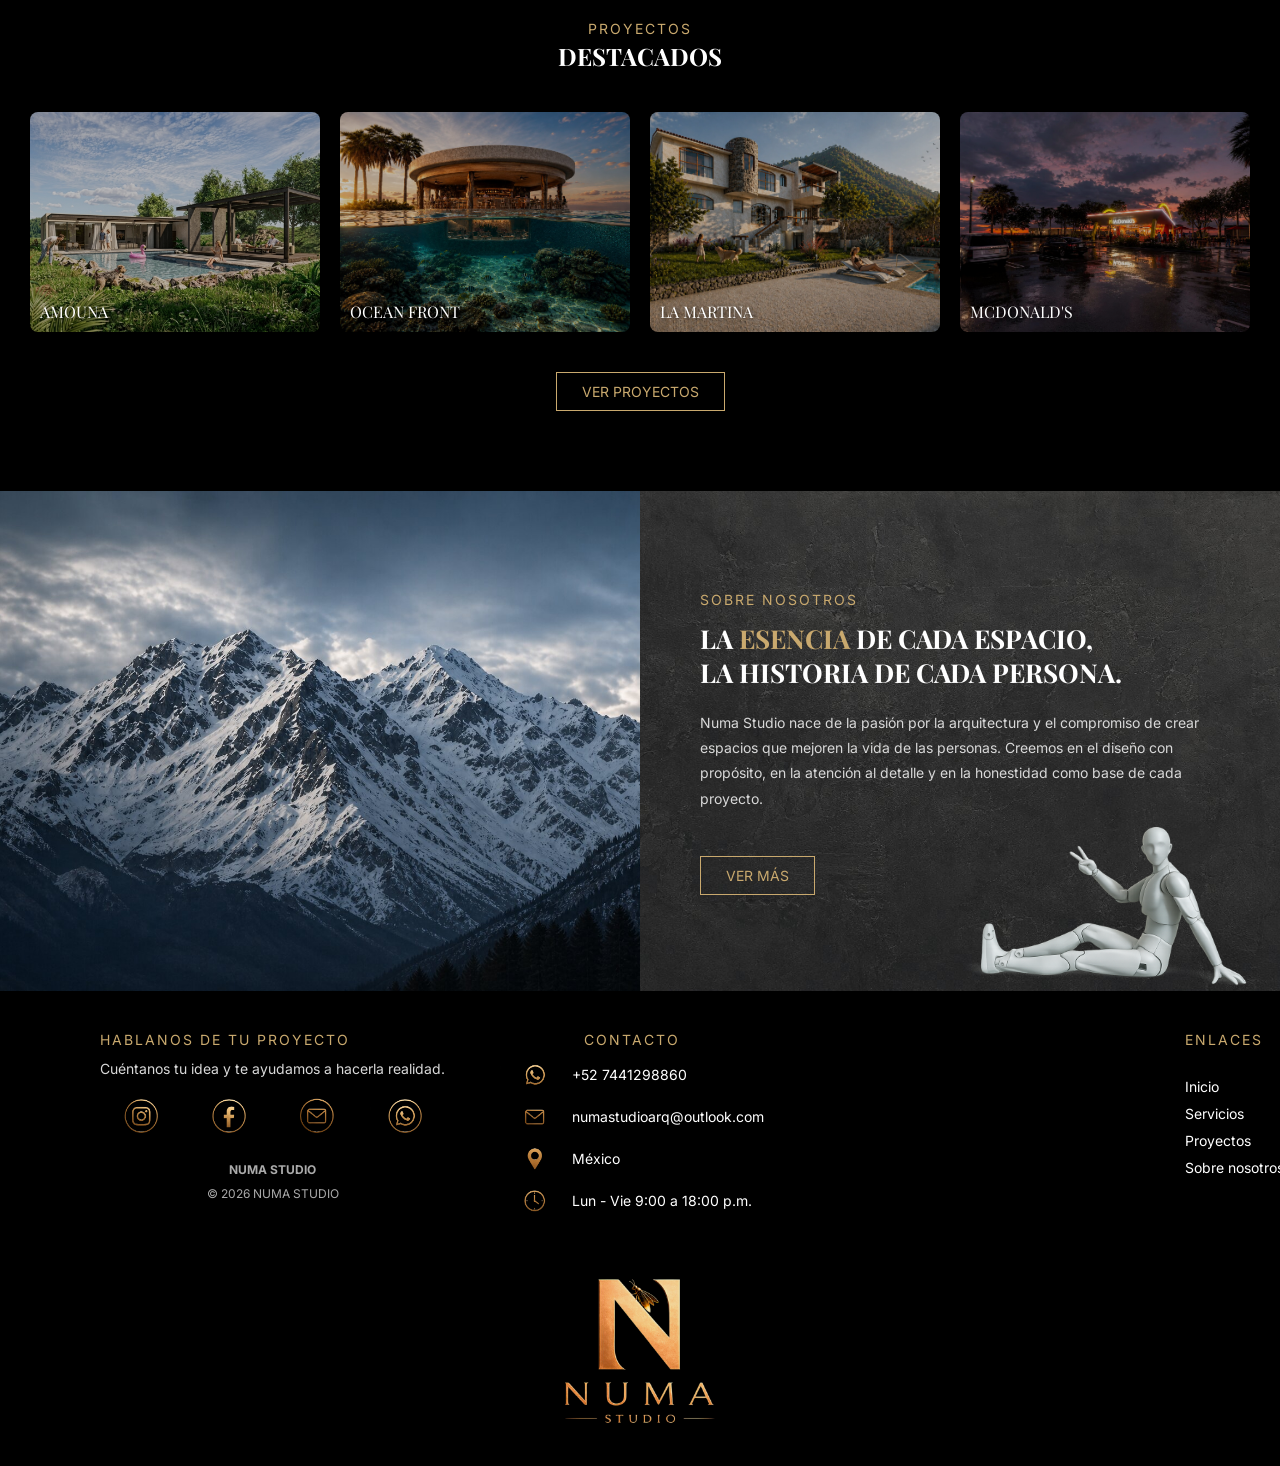
==== commit 13fee2b1: "Adjust top position of flex container in index.html" ====
--- a/index.html
+++ b/index.html
@@ -148,7 +148,7 @@
   align-items:center;
   gap:12px;
   position:absolute;
-  top:0px;
+  top:2px;
   right:40px;
   z-index:10;
 }
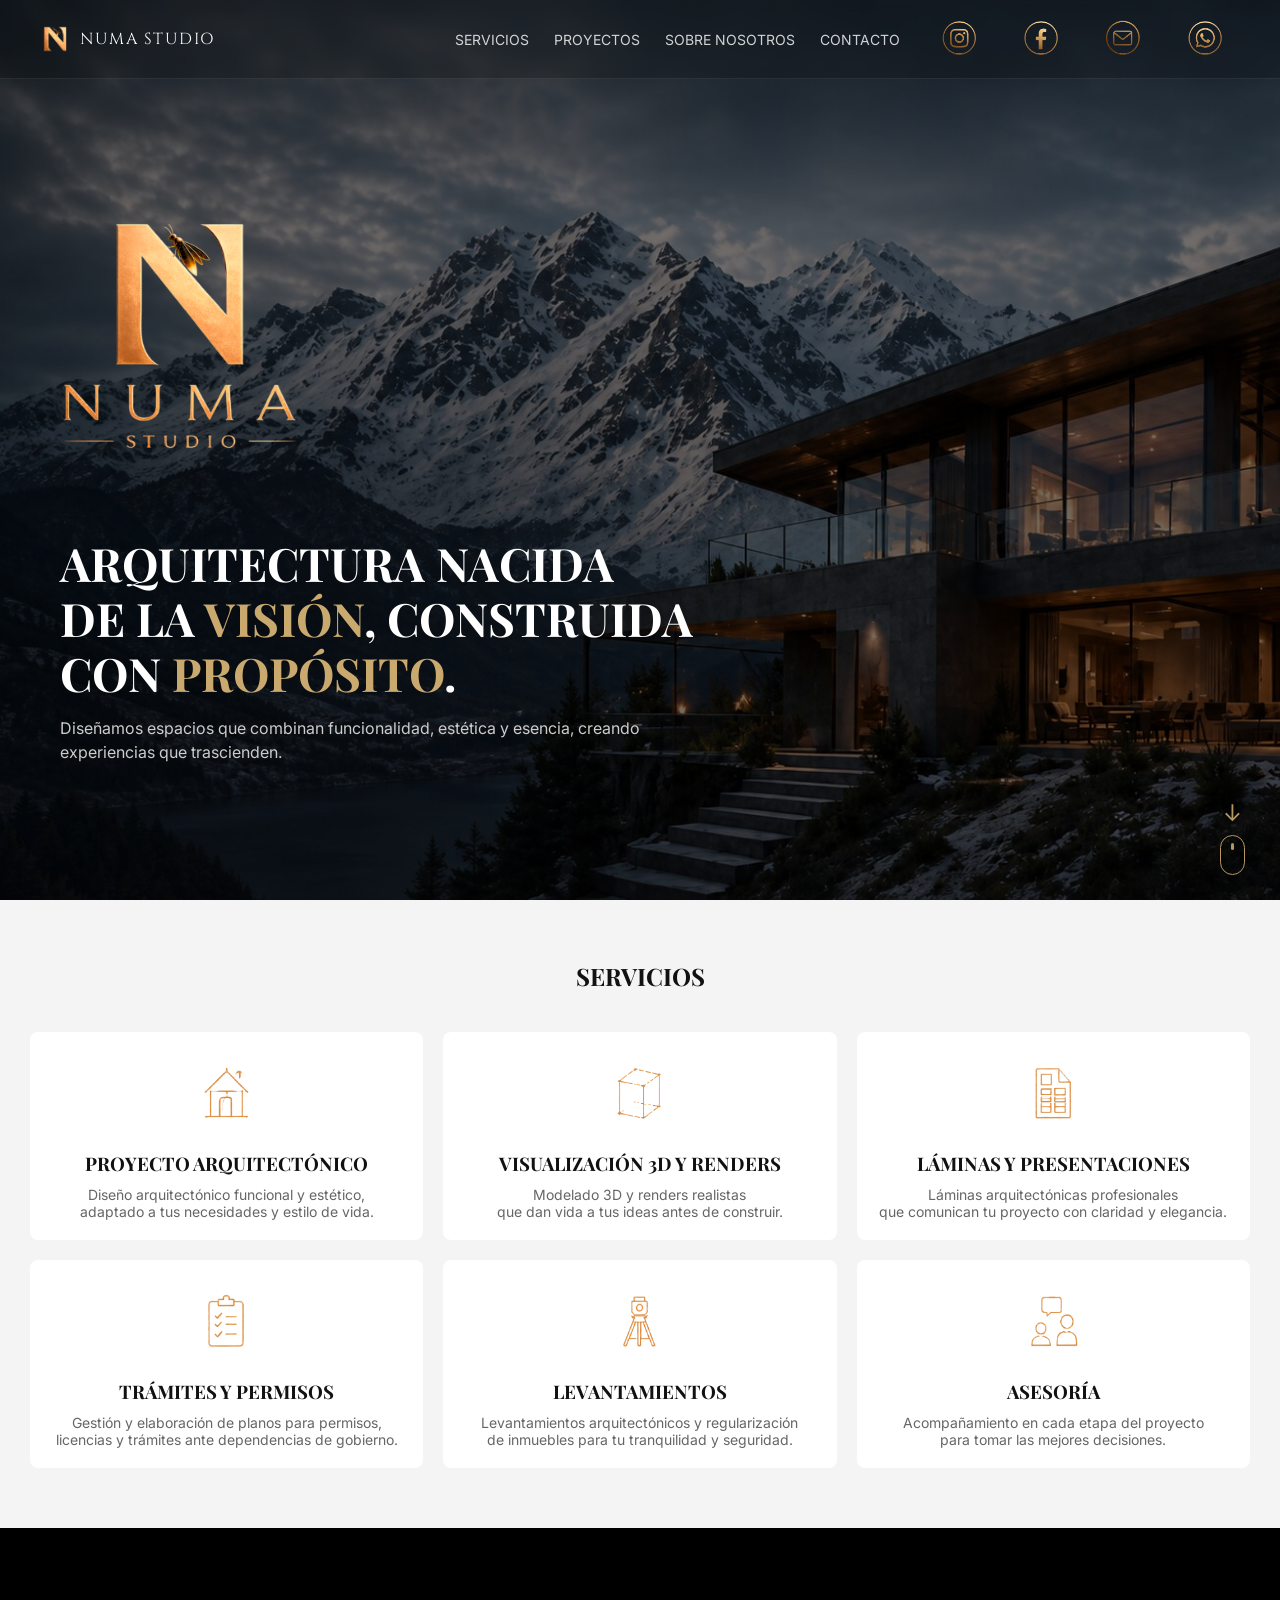
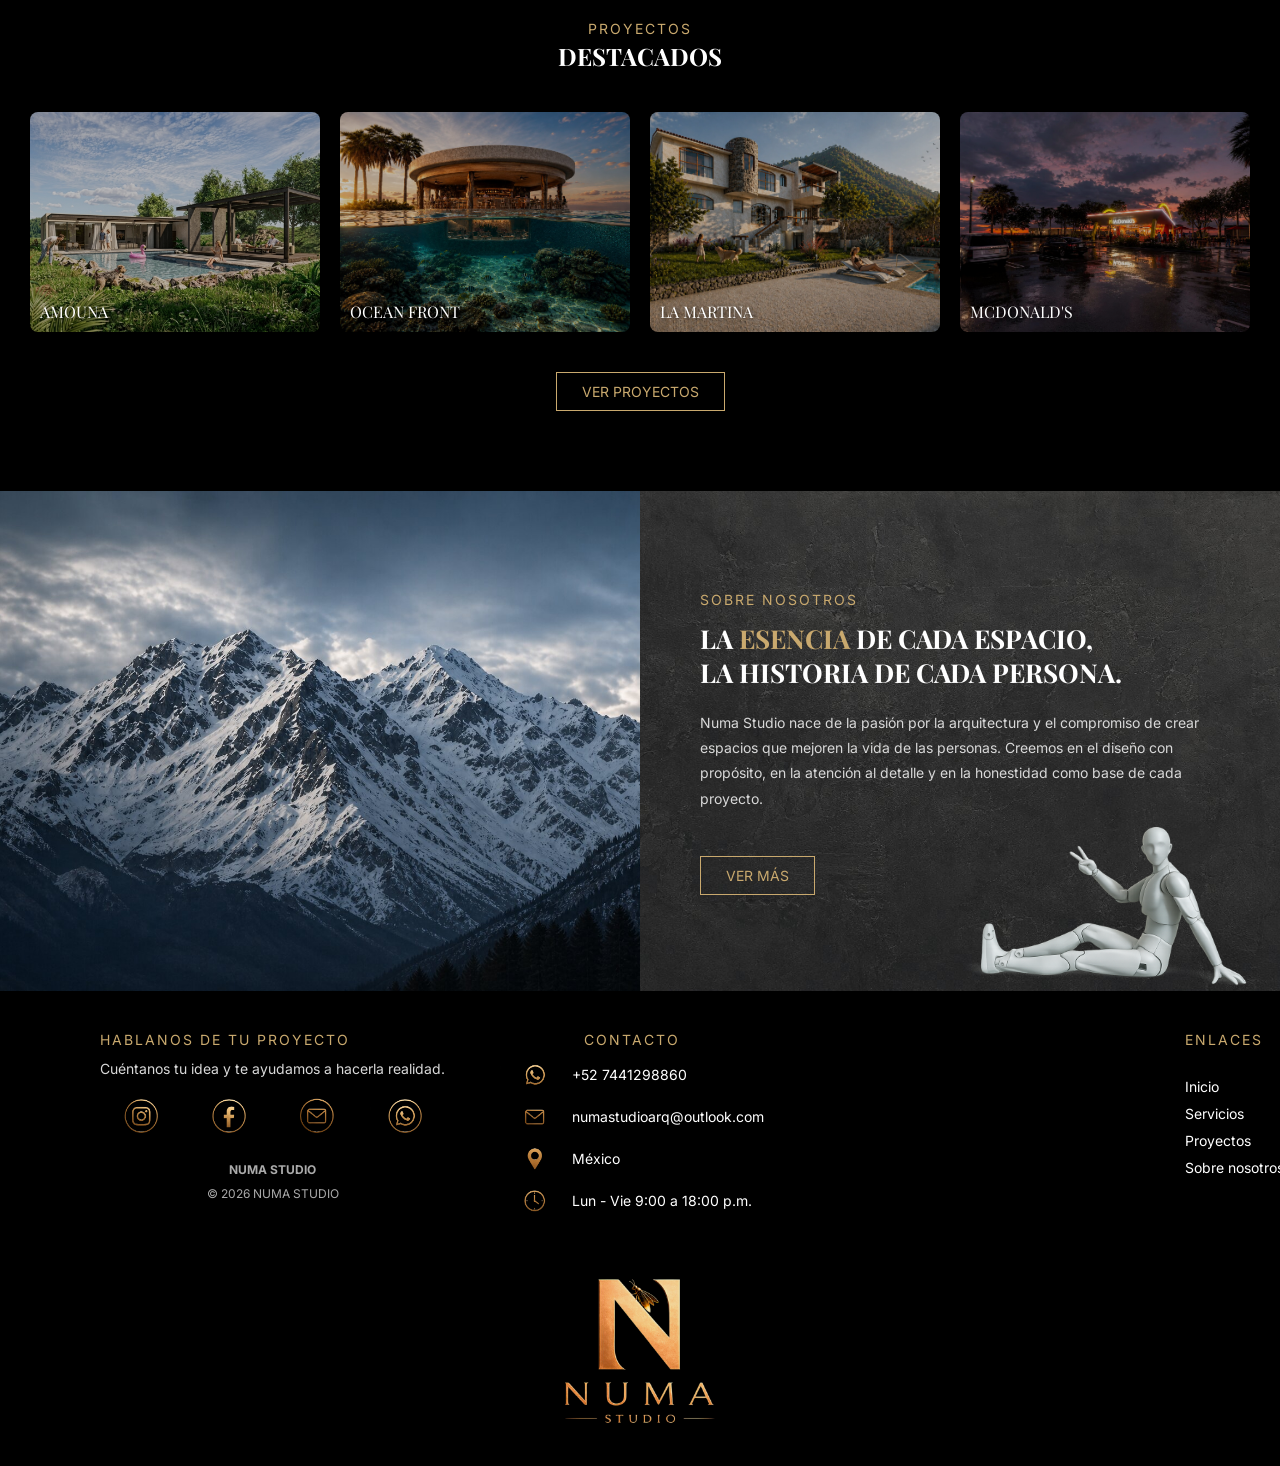
==== commit 0c0392e0: "Adjust top position of flex container in index.html" ====
--- a/index.html
+++ b/index.html
@@ -148,7 +148,7 @@
   align-items:center;
   gap:12px;
   position:absolute;
-  top:2px;
+  top:3px;
   right:40px;
   z-index:10;
 }
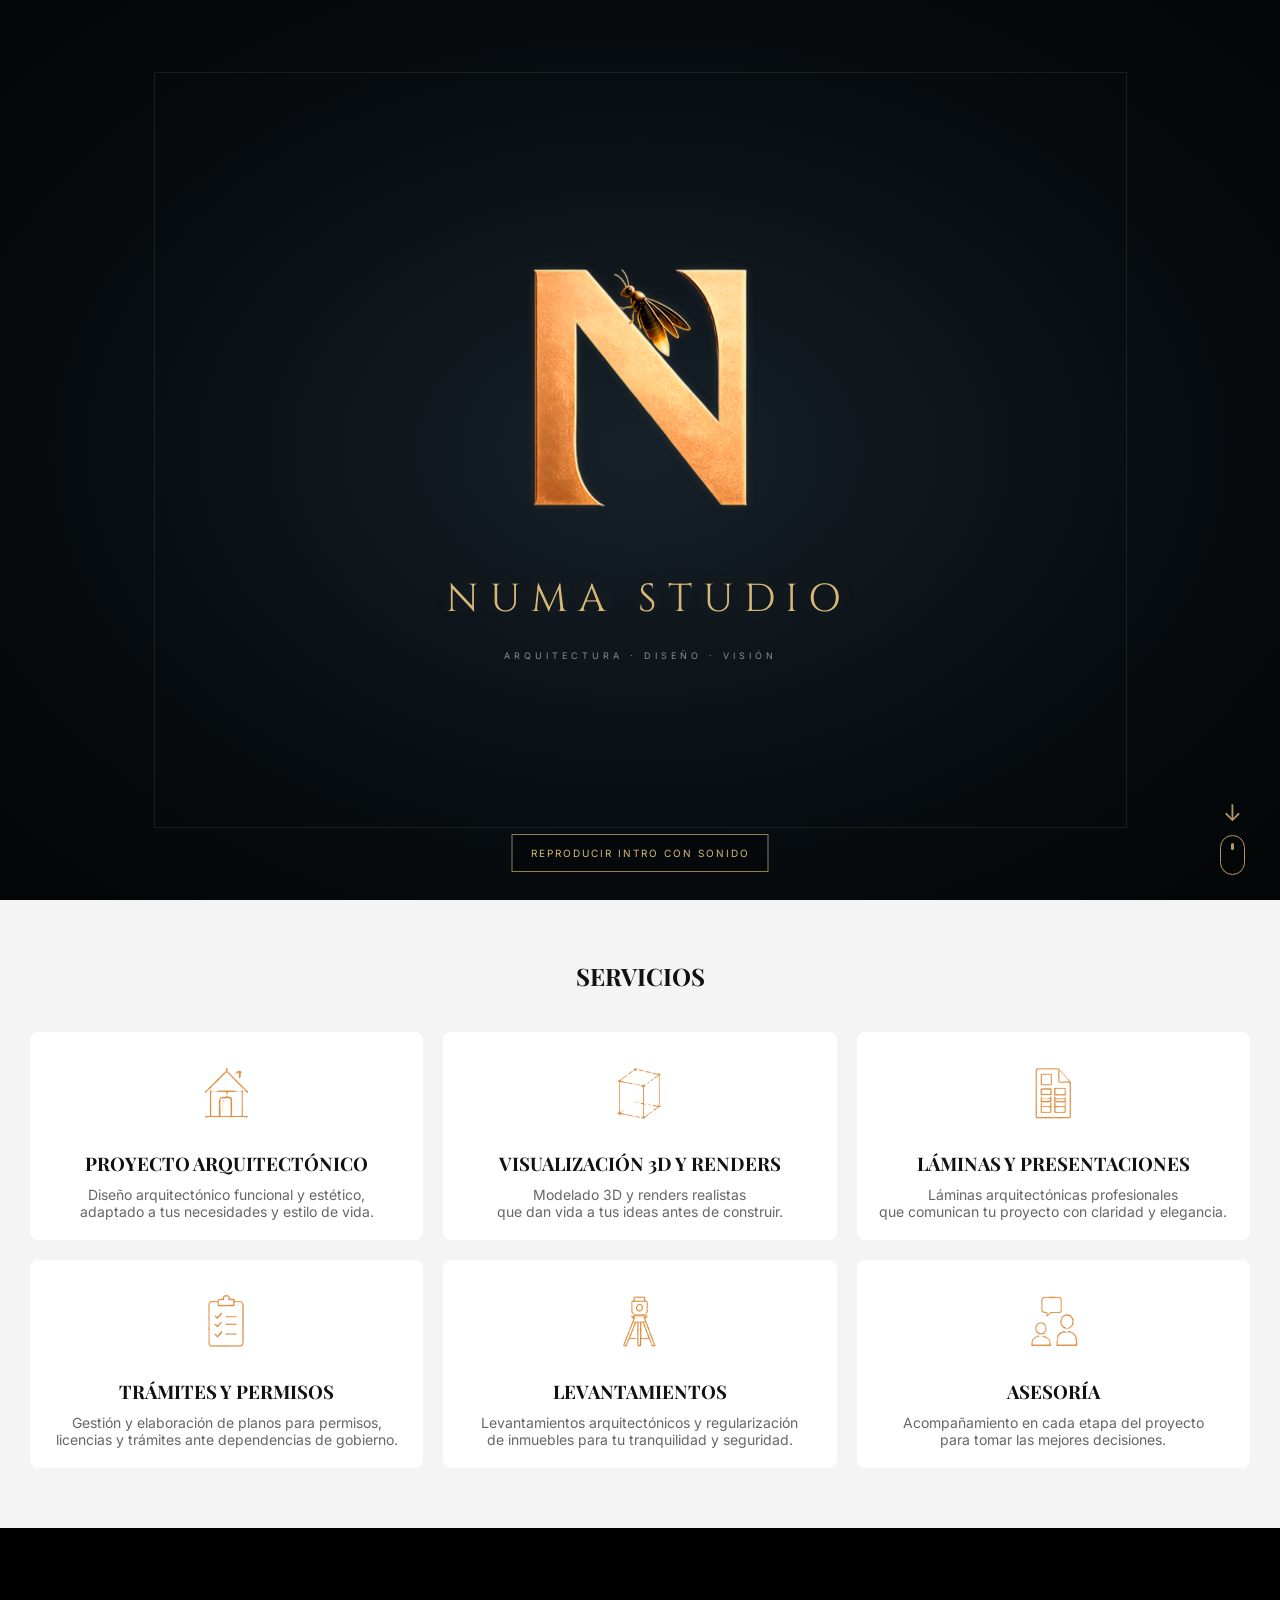
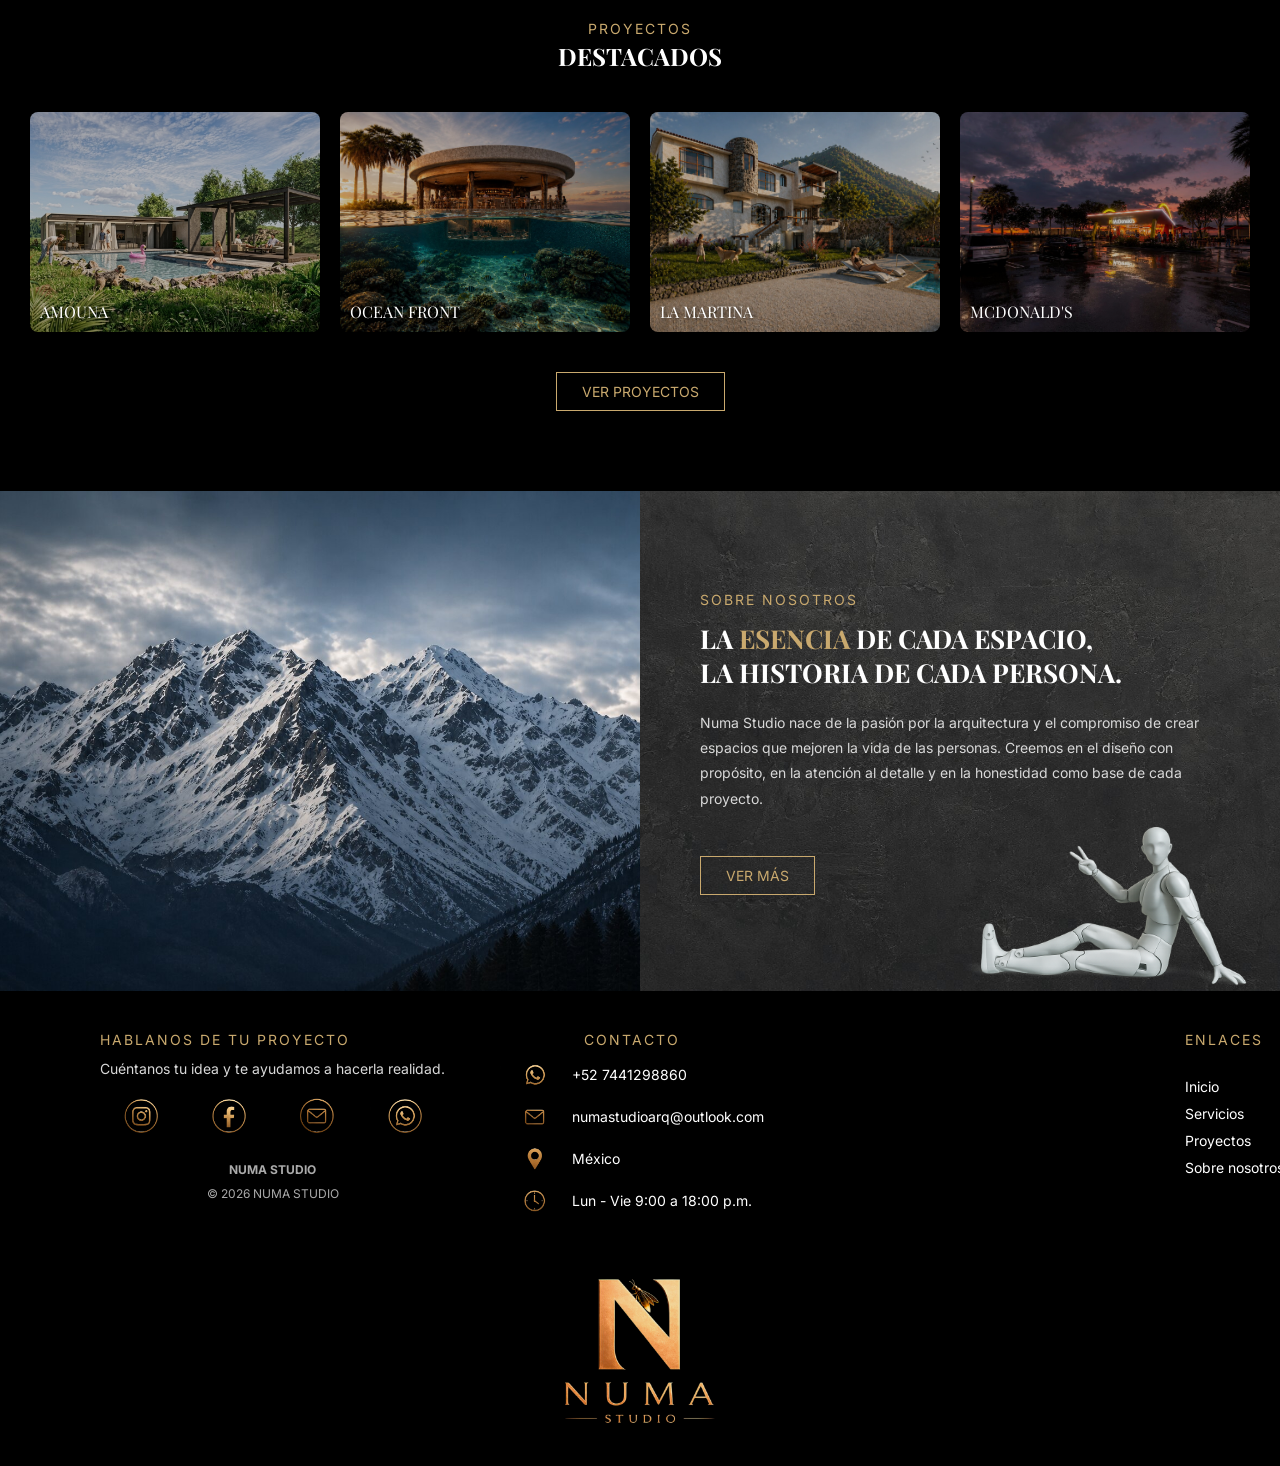
==== commit 2a2de175: "Add cinematic intro section for NUMA STUDIO" ====
--- a/index.html
+++ b/index.html
@@ -952,6 +952,193 @@
   }
 }
 
+  /* =========================================
+   INTRO CINEMATOGRÁFICA NUMA STUDIO
+   ========================================= */
+
+#numa-intro {
+  position: fixed;
+  inset: 0;
+  z-index: 20000;
+  display: flex;
+  flex-direction: column;
+  align-items: center;
+  justify-content: center;
+  gap: clamp(22px, 4vh, 42px);
+  overflow: hidden;
+  background: radial-gradient(
+    ellipse at center,
+    #172129 0%,
+    #080d11 58%,
+    #030506 100%
+  );
+  opacity: 1;
+  visibility: visible;
+  transition: opacity 1.15s ease, visibility 1.15s ease;
+  isolation: isolate;
+}
+
+#numa-intro::before {
+  content: "";
+  position: absolute;
+  inset: 8% 12%;
+  border: 1px solid rgba(201,169,110,.12);
+  transform: scale(.96);
+  opacity: 0;
+  animation: numaMarco 1.2s ease .25s forwards;
+  pointer-events: none;
+}
+
+#numa-intro::after {
+  content: "";
+  position: absolute;
+  width: min(70vw, 720px);
+  height: 1px;
+  top: 50%;
+  left: 15%;
+  background: linear-gradient(
+    90deg,
+    transparent,
+    rgba(201,169,110,.5),
+    transparent
+  );
+  opacity: 0;
+  filter: blur(1px);
+  animation: numaLuzFondo 2.4s ease .3s both;
+  pointer-events: none;
+}
+
+.numa-intro-simbolo {
+  position: relative;
+  z-index: 1;
+  display: block;
+  width: clamp(150px, 24vw, 270px);
+  max-height: 38vh;
+  object-fit: contain;
+  opacity: 0;
+  clip-path: inset(0 100% 0 0);
+  filter: drop-shadow(0 0 0 rgba(201,169,110,0));
+  animation: numaTrazado 3.25s cubic-bezier(.5,.02,.28,1) .45s forwards;
+}
+
+.numa-intro-nombre {
+  position: relative;
+  z-index: 1;
+  color: #d6b879;
+  font-family: 'Cinzel', serif;
+  font-weight: 400;
+  font-size: clamp(21px, 3.7vw, 39px);
+  letter-spacing: clamp(4px, 1.1vw, 11px);
+  text-align: center;
+  padding-left: .45em;
+  opacity: 0;
+  transform: translateY(12px);
+  text-shadow: 0 0 22px rgba(201,169,110,.16);
+  animation: numaNombre 1.25s ease 2.65s forwards;
+}
+
+.numa-intro-subtitulo {
+  position: relative;
+  z-index: 1;
+  margin-top: -12px;
+  color: rgba(255,255,255,.52);
+  font-family: 'Inter', sans-serif;
+  font-size: 9px;
+  letter-spacing: 4px;
+  opacity: 0;
+  animation: numaNombre .9s ease 3.35s forwards;
+}
+
+.numa-intro-activar {
+  display: none;
+  position: absolute;
+  z-index: 3;
+  bottom: 28px;
+  left: 50%;
+  transform: translateX(-50%);
+  align-items: center;
+  justify-content: center;
+  border: 1px solid rgba(201,169,110,.75);
+  background: rgba(5,8,10,.65);
+  color: #d6b879;
+  padding: 12px 18px;
+  font: 10px 'Inter', sans-serif;
+  letter-spacing: 2px;
+  cursor: pointer;
+}
+
+#numa-intro.iniciar-sin-audio .numa-intro-activar {
+  display: inline-flex;
+}
+
+#numa-intro.saliendo {
+  opacity: 0;
+  visibility: hidden;
+  pointer-events: none;
+}
+
+@keyframes numaTrazado {
+  0% {
+    opacity: .15;
+    clip-path: inset(0 100% 0 0);
+    filter: drop-shadow(0 0 2px rgba(201,169,110,.15));
+  }
+  18% {
+    opacity: 1;
+  }
+  72% {
+    clip-path: inset(0 0 0 0);
+    filter: drop-shadow(0 0 13px rgba(201,169,110,.32));
+  }
+  100% {
+    opacity: 1;
+    clip-path: inset(0 0 0 0);
+    filter: drop-shadow(0 0 5px rgba(201,169,110,.15));
+  }
+}
+
+@keyframes numaNombre {
+  to {
+    opacity: 1;
+    transform: translateY(0);
+  }
+}
+
+@keyframes numaMarco {
+  to {
+    opacity: 1;
+    transform: scale(1);
+  }
+}
+
+@keyframes numaLuzFondo {
+  0% {
+    opacity: 0;
+    transform: translateY(-80px);
+  }
+  45% {
+    opacity: .8;
+  }
+  100% {
+    opacity: 0;
+    transform: translateY(100px);
+  }
+}
+
+@media (prefers-reduced-motion: reduce) {
+  #numa-intro::before,
+  #numa-intro::after,
+  .numa-intro-simbolo,
+  .numa-intro-nombre,
+  .numa-intro-subtitulo {
+    animation-duration: .01ms !important;
+    animation-delay: 0ms !important;
+  }
+
+  #numa-intro {
+    transition-duration: .01ms;
+  }
+}
   
 </style>
 
@@ -1001,6 +1188,40 @@
 </head>
 <body>
 
+<div id="numa-intro" role="presentation"
+     aria-label="Introducción de NUMA STUDIO">
+
+  <img
+    class="numa-intro-simbolo"
+    src="./images/logo-simbolo.png"
+    alt=""
+  >
+
+  <div class="numa-intro-nombre">
+    NUMA STUDIO
+  </div>
+
+  <div class="numa-intro-subtitulo">
+    ARQUITECTURA · DISEÑO · VISIÓN
+  </div>
+
+  <button
+    class="numa-intro-activar"
+    id="numaIntroActivar"
+    type="button"
+  >
+    REPRODUCIR INTRO CON SONIDO
+  </button>
+
+  <audio id="numaIntroAudio" preload="auto" playsinline>
+    <source
+      src="./audio/intro-pencil.wav"
+      type="audio/wav"
+    >
+  </audio>
+
+</div>
+  
 <header>
  
 <div class="logo">
@@ -1337,6 +1558,84 @@
 })();
 </script>
 
+<script>
+(function () {
+  function iniciarIntroNuma() {
+    const intro = document.getElementById("numa-intro");
+    const audio = document.getElementById("numaIntroAudio");
+    const activar = document.getElementById("numaIntroActivar");
+
+    if (!intro || !audio) return;
+
+    let cerrada = false;
+    let temporizador;
+
+    function cerrarIntro() {
+      if (cerrada) return;
+
+      cerrada = true;
+      intro.classList.add("saliendo");
+
+      window.setTimeout(function () {
+        intro.remove();
+      }, 1250);
+    }
+
+    function reproducirConGesto() {
+      audio.currentTime = 0;
+      intro.classList.remove("saliendo");
+      intro.classList.remove("iniciar-sin-audio");
+
+      const elementos = intro.querySelectorAll(
+        ".numa-intro-simbolo, .numa-intro-nombre, .numa-intro-subtitulo"
+      );
+
+      elementos.forEach(function (elemento) {
+        elemento.style.animation = "none";
+        void elemento.offsetWidth;
+        elemento.style.animation = "";
+      });
+
+      cerrada = false;
+      window.clearTimeout(temporizador);
+
+      audio.play().then(function () {
+        temporizador = window.setTimeout(cerrarIntro, 7200);
+      }).catch(function () {
+        intro.classList.add("iniciar-sin-audio");
+      });
+    }
+
+    audio.volume = 0.82;
+
+    audio.play().then(function () {
+      temporizador = window.setTimeout(cerrarIntro, 7200);
+    }).catch(function () {
+      /* El navegador puede exigir un clic para permitir el sonido. */
+      intro.classList.add("iniciar-sin-audio");
+      temporizador = window.setTimeout(cerrarIntro, 7200);
+    });
+
+    if (activar) {
+      activar.addEventListener("click", reproducirConGesto);
+    }
+
+    audio.addEventListener("ended", cerrarIntro, { once: true });
+
+    /* Evita que la introducción bloquee la página. */
+    window.setTimeout(cerrarIntro, 11000);
+  }
+
+  if (document.readyState === "loading") {
+    document.addEventListener(
+      "DOMContentLoaded",
+      iniciarIntroNuma
+    );
+  } else {
+    iniciarIntroNuma();
+  }
+})();
+</script>
   
 </body> 
 </html>
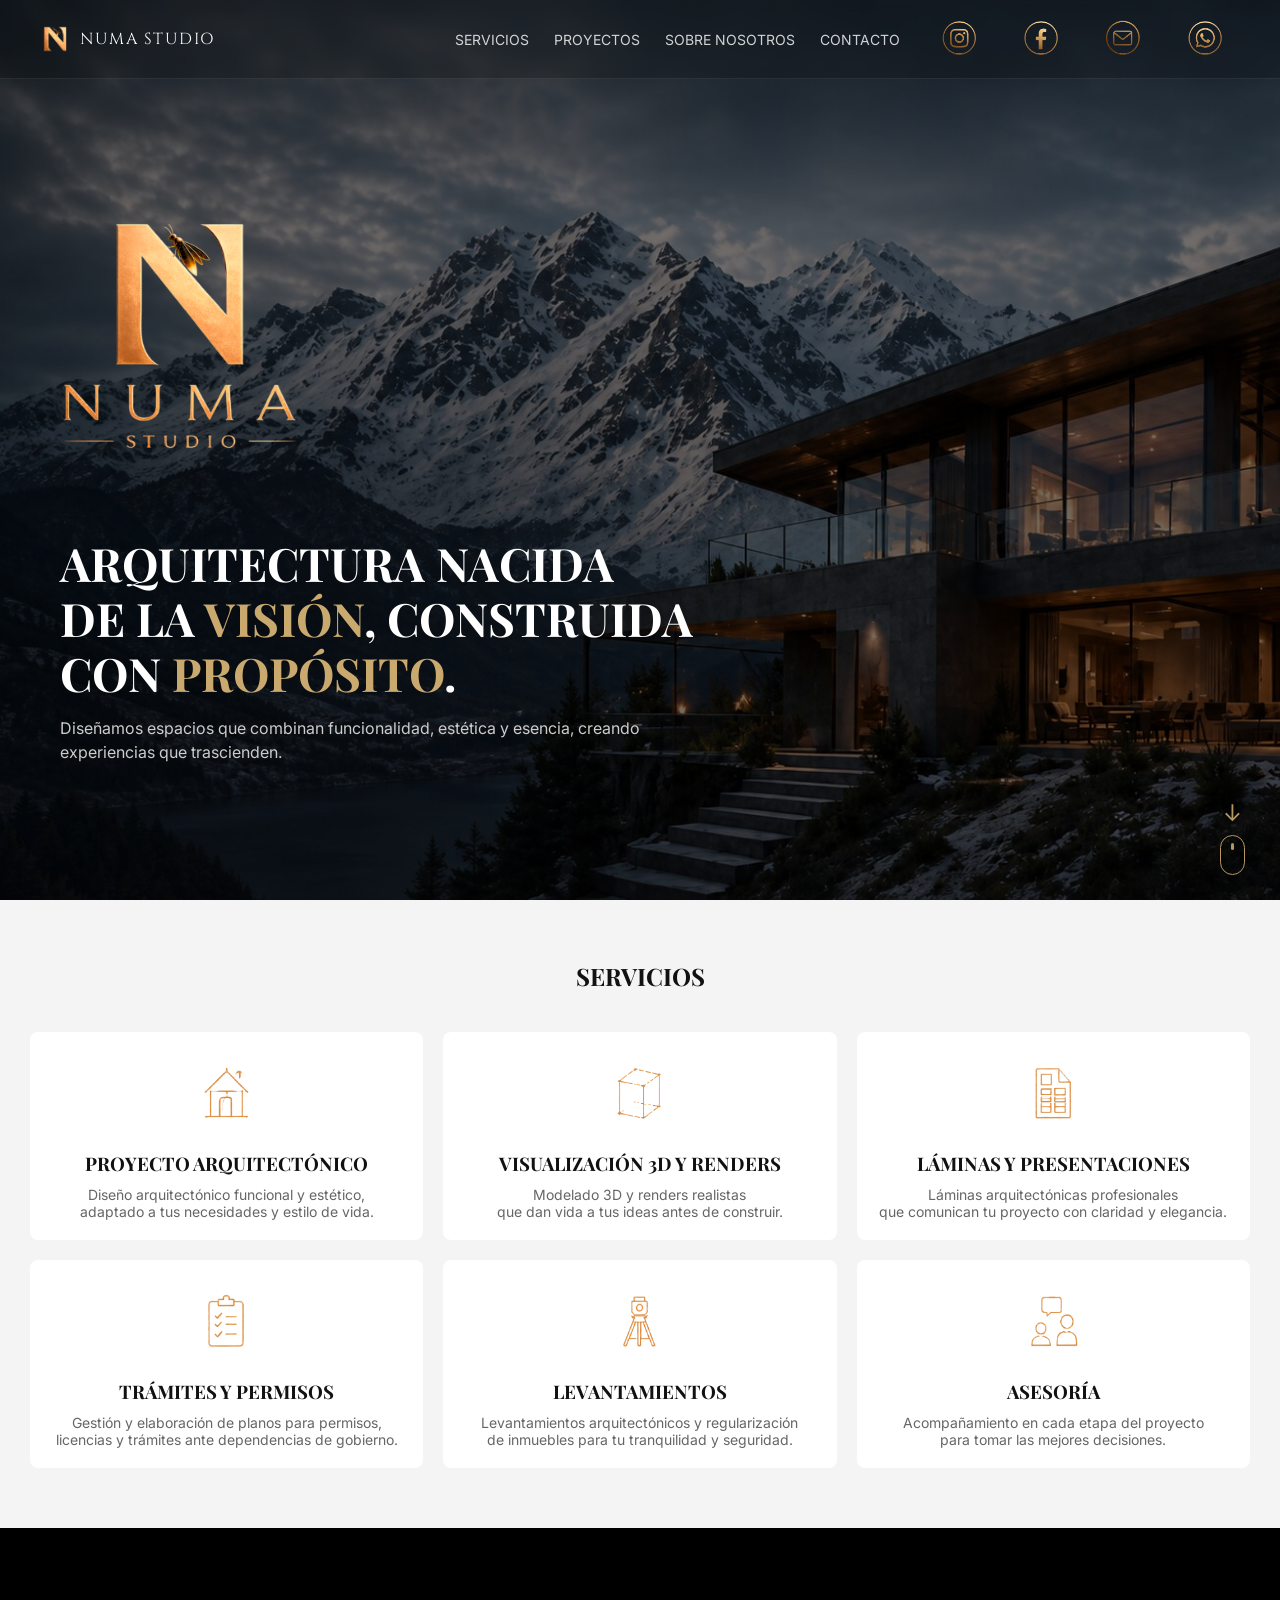
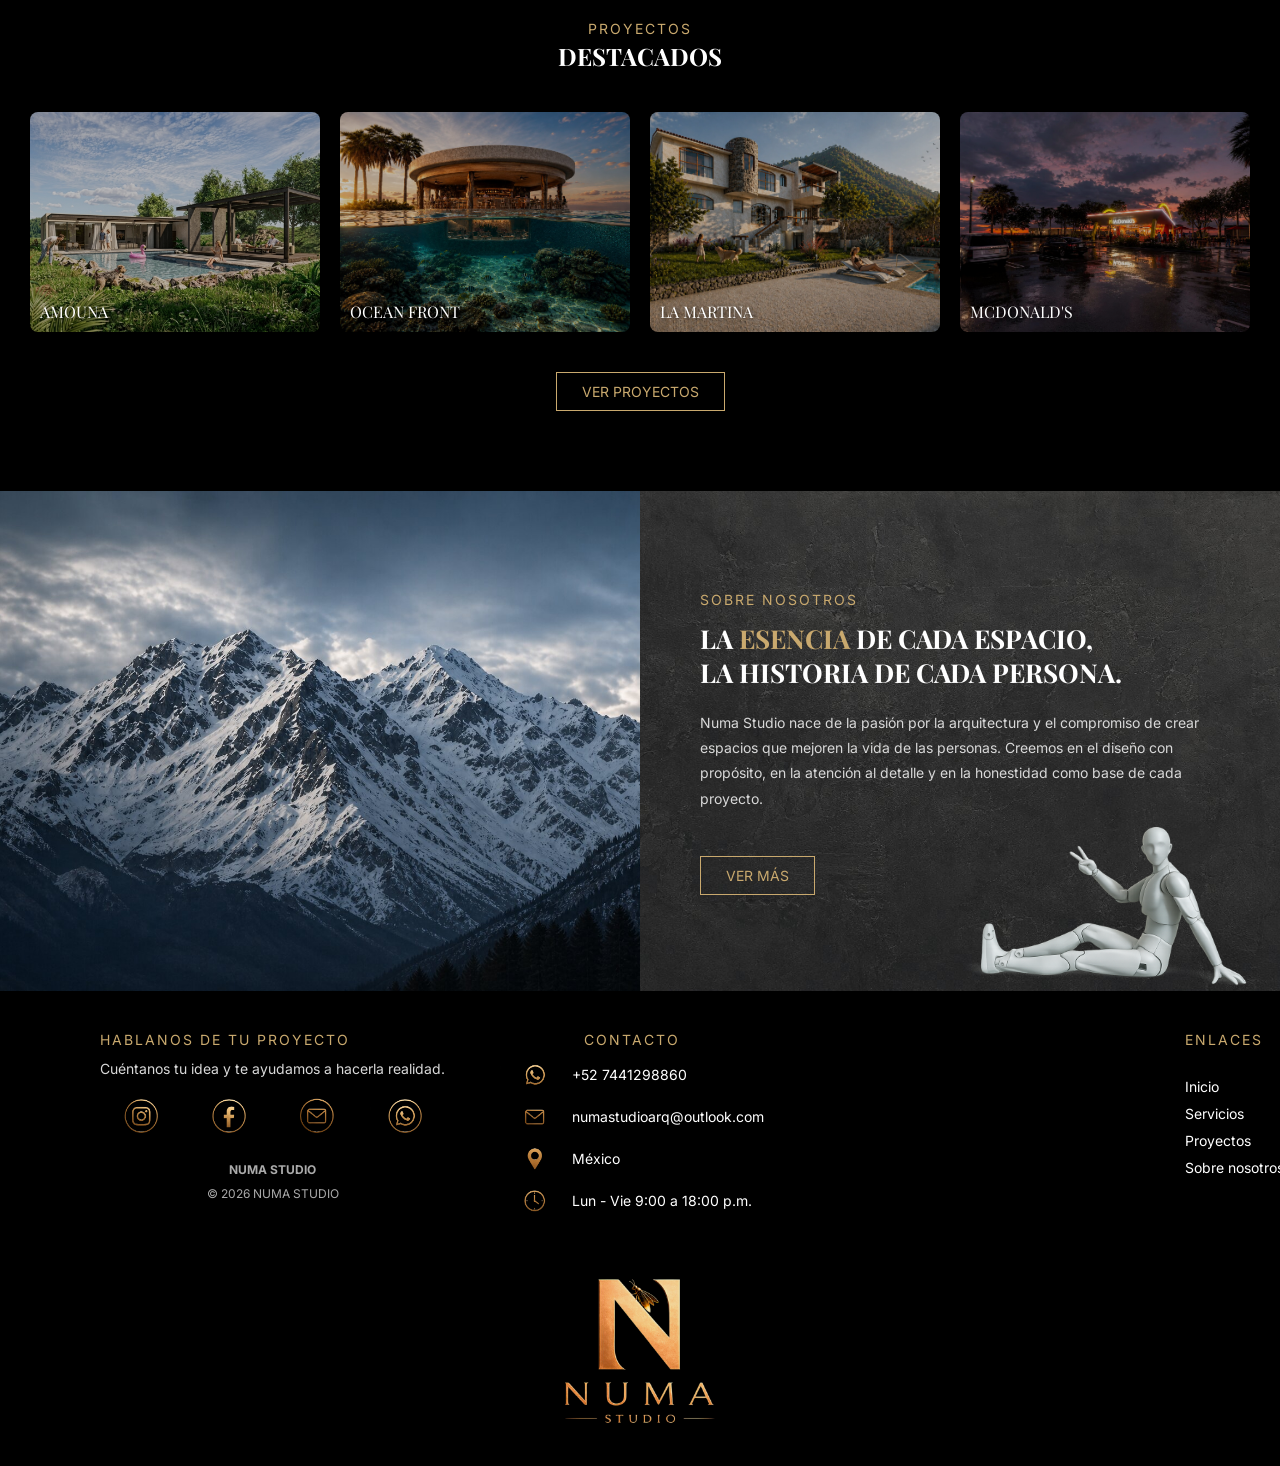
==== commit 2cf0ce0a: "Remove introductory cinematic section Removed the introductory cinematic section and its related sty" ====
--- a/index.html
+++ b/index.html
@@ -952,193 +952,6 @@
   }
 }
 
-  /* =========================================
-   INTRO CINEMATOGRÁFICA NUMA STUDIO
-   ========================================= */
-
-#numa-intro {
-  position: fixed;
-  inset: 0;
-  z-index: 20000;
-  display: flex;
-  flex-direction: column;
-  align-items: center;
-  justify-content: center;
-  gap: clamp(22px, 4vh, 42px);
-  overflow: hidden;
-  background: radial-gradient(
-    ellipse at center,
-    #172129 0%,
-    #080d11 58%,
-    #030506 100%
-  );
-  opacity: 1;
-  visibility: visible;
-  transition: opacity 1.15s ease, visibility 1.15s ease;
-  isolation: isolate;
-}
-
-#numa-intro::before {
-  content: "";
-  position: absolute;
-  inset: 8% 12%;
-  border: 1px solid rgba(201,169,110,.12);
-  transform: scale(.96);
-  opacity: 0;
-  animation: numaMarco 1.2s ease .25s forwards;
-  pointer-events: none;
-}
-
-#numa-intro::after {
-  content: "";
-  position: absolute;
-  width: min(70vw, 720px);
-  height: 1px;
-  top: 50%;
-  left: 15%;
-  background: linear-gradient(
-    90deg,
-    transparent,
-    rgba(201,169,110,.5),
-    transparent
-  );
-  opacity: 0;
-  filter: blur(1px);
-  animation: numaLuzFondo 2.4s ease .3s both;
-  pointer-events: none;
-}
-
-.numa-intro-simbolo {
-  position: relative;
-  z-index: 1;
-  display: block;
-  width: clamp(150px, 24vw, 270px);
-  max-height: 38vh;
-  object-fit: contain;
-  opacity: 0;
-  clip-path: inset(0 100% 0 0);
-  filter: drop-shadow(0 0 0 rgba(201,169,110,0));
-  animation: numaTrazado 3.25s cubic-bezier(.5,.02,.28,1) .45s forwards;
-}
-
-.numa-intro-nombre {
-  position: relative;
-  z-index: 1;
-  color: #d6b879;
-  font-family: 'Cinzel', serif;
-  font-weight: 400;
-  font-size: clamp(21px, 3.7vw, 39px);
-  letter-spacing: clamp(4px, 1.1vw, 11px);
-  text-align: center;
-  padding-left: .45em;
-  opacity: 0;
-  transform: translateY(12px);
-  text-shadow: 0 0 22px rgba(201,169,110,.16);
-  animation: numaNombre 1.25s ease 2.65s forwards;
-}
-
-.numa-intro-subtitulo {
-  position: relative;
-  z-index: 1;
-  margin-top: -12px;
-  color: rgba(255,255,255,.52);
-  font-family: 'Inter', sans-serif;
-  font-size: 9px;
-  letter-spacing: 4px;
-  opacity: 0;
-  animation: numaNombre .9s ease 3.35s forwards;
-}
-
-.numa-intro-activar {
-  display: none;
-  position: absolute;
-  z-index: 3;
-  bottom: 28px;
-  left: 50%;
-  transform: translateX(-50%);
-  align-items: center;
-  justify-content: center;
-  border: 1px solid rgba(201,169,110,.75);
-  background: rgba(5,8,10,.65);
-  color: #d6b879;
-  padding: 12px 18px;
-  font: 10px 'Inter', sans-serif;
-  letter-spacing: 2px;
-  cursor: pointer;
-}
-
-#numa-intro.iniciar-sin-audio .numa-intro-activar {
-  display: inline-flex;
-}
-
-#numa-intro.saliendo {
-  opacity: 0;
-  visibility: hidden;
-  pointer-events: none;
-}
-
-@keyframes numaTrazado {
-  0% {
-    opacity: .15;
-    clip-path: inset(0 100% 0 0);
-    filter: drop-shadow(0 0 2px rgba(201,169,110,.15));
-  }
-  18% {
-    opacity: 1;
-  }
-  72% {
-    clip-path: inset(0 0 0 0);
-    filter: drop-shadow(0 0 13px rgba(201,169,110,.32));
-  }
-  100% {
-    opacity: 1;
-    clip-path: inset(0 0 0 0);
-    filter: drop-shadow(0 0 5px rgba(201,169,110,.15));
-  }
-}
-
-@keyframes numaNombre {
-  to {
-    opacity: 1;
-    transform: translateY(0);
-  }
-}
-
-@keyframes numaMarco {
-  to {
-    opacity: 1;
-    transform: scale(1);
-  }
-}
-
-@keyframes numaLuzFondo {
-  0% {
-    opacity: 0;
-    transform: translateY(-80px);
-  }
-  45% {
-    opacity: .8;
-  }
-  100% {
-    opacity: 0;
-    transform: translateY(100px);
-  }
-}
-
-@media (prefers-reduced-motion: reduce) {
-  #numa-intro::before,
-  #numa-intro::after,
-  .numa-intro-simbolo,
-  .numa-intro-nombre,
-  .numa-intro-subtitulo {
-    animation-duration: .01ms !important;
-    animation-delay: 0ms !important;
-  }
-
-  #numa-intro {
-    transition-duration: .01ms;
-  }
-}
   
 </style>
 
@@ -1188,40 +1001,6 @@
 </head>
 <body>
 
-<div id="numa-intro" role="presentation"
-     aria-label="Introducción de NUMA STUDIO">
-
-  <img
-    class="numa-intro-simbolo"
-    src="./images/logo-simbolo.png"
-    alt=""
-  >
-
-  <div class="numa-intro-nombre">
-    NUMA STUDIO
-  </div>
-
-  <div class="numa-intro-subtitulo">
-    ARQUITECTURA · DISEÑO · VISIÓN
-  </div>
-
-  <button
-    class="numa-intro-activar"
-    id="numaIntroActivar"
-    type="button"
-  >
-    REPRODUCIR INTRO CON SONIDO
-  </button>
-
-  <audio id="numaIntroAudio" preload="auto" playsinline>
-    <source
-      src="./audio/intro-pencil.wav"
-      type="audio/wav"
-    >
-  </audio>
-
-</div>
-  
 <header>
  
 <div class="logo">
@@ -1558,84 +1337,6 @@
 })();
 </script>
 
-<script>
-(function () {
-  function iniciarIntroNuma() {
-    const intro = document.getElementById("numa-intro");
-    const audio = document.getElementById("numaIntroAudio");
-    const activar = document.getElementById("numaIntroActivar");
-
-    if (!intro || !audio) return;
-
-    let cerrada = false;
-    let temporizador;
-
-    function cerrarIntro() {
-      if (cerrada) return;
-
-      cerrada = true;
-      intro.classList.add("saliendo");
-
-      window.setTimeout(function () {
-        intro.remove();
-      }, 1250);
-    }
-
-    function reproducirConGesto() {
-      audio.currentTime = 0;
-      intro.classList.remove("saliendo");
-      intro.classList.remove("iniciar-sin-audio");
-
-      const elementos = intro.querySelectorAll(
-        ".numa-intro-simbolo, .numa-intro-nombre, .numa-intro-subtitulo"
-      );
-
-      elementos.forEach(function (elemento) {
-        elemento.style.animation = "none";
-        void elemento.offsetWidth;
-        elemento.style.animation = "";
-      });
-
-      cerrada = false;
-      window.clearTimeout(temporizador);
-
-      audio.play().then(function () {
-        temporizador = window.setTimeout(cerrarIntro, 7200);
-      }).catch(function () {
-        intro.classList.add("iniciar-sin-audio");
-      });
-    }
-
-    audio.volume = 0.82;
-
-    audio.play().then(function () {
-      temporizador = window.setTimeout(cerrarIntro, 7200);
-    }).catch(function () {
-      /* El navegador puede exigir un clic para permitir el sonido. */
-      intro.classList.add("iniciar-sin-audio");
-      temporizador = window.setTimeout(cerrarIntro, 7200);
-    });
-
-    if (activar) {
-      activar.addEventListener("click", reproducirConGesto);
-    }
-
-    audio.addEventListener("ended", cerrarIntro, { once: true });
-
-    /* Evita que la introducción bloquee la página. */
-    window.setTimeout(cerrarIntro, 11000);
-  }
-
-  if (document.readyState === "loading") {
-    document.addEventListener(
-      "DOMContentLoaded",
-      iniciarIntroNuma
-    );
-  } else {
-    iniciarIntroNuma();
-  }
-})();
-</script>
   
 </body> 
 </html>
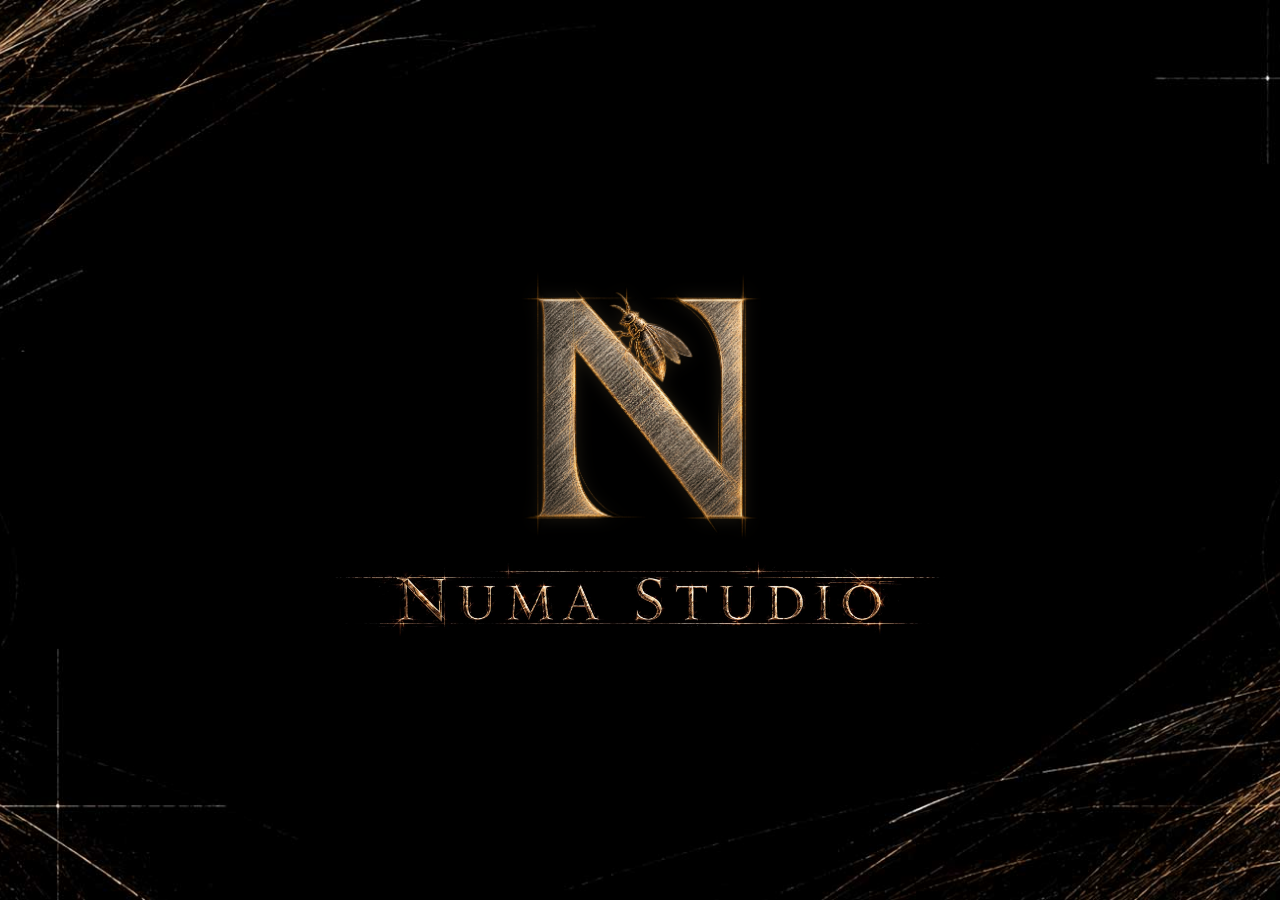
==== commit ee4c00c9: "Update index.html" ====
--- a/index.html
+++ b/index.html
@@ -1,6 +1,23 @@
 <!DOCTYPE html>
 <html lang="es">
 <head>
+  
+<script>
+  (() => {
+    const clave = "numaIntroMostrada";
+
+    try {
+      if (!sessionStorage.getItem(clave)) {
+        sessionStorage.setItem(clave, "1");
+        window.location.replace("./intro/intro.html");
+      }
+    } catch (error) {
+      // Si el navegador bloquea sessionStorage,
+      // se mantiene la portada sin interrumpirla.
+    }
+  })();
+</script>
+
 <meta charset="UTF-8">
 <meta name="viewport" content="width=device-width, initial-scale=1.0">
 <title>NUMA STUDIO</title>
